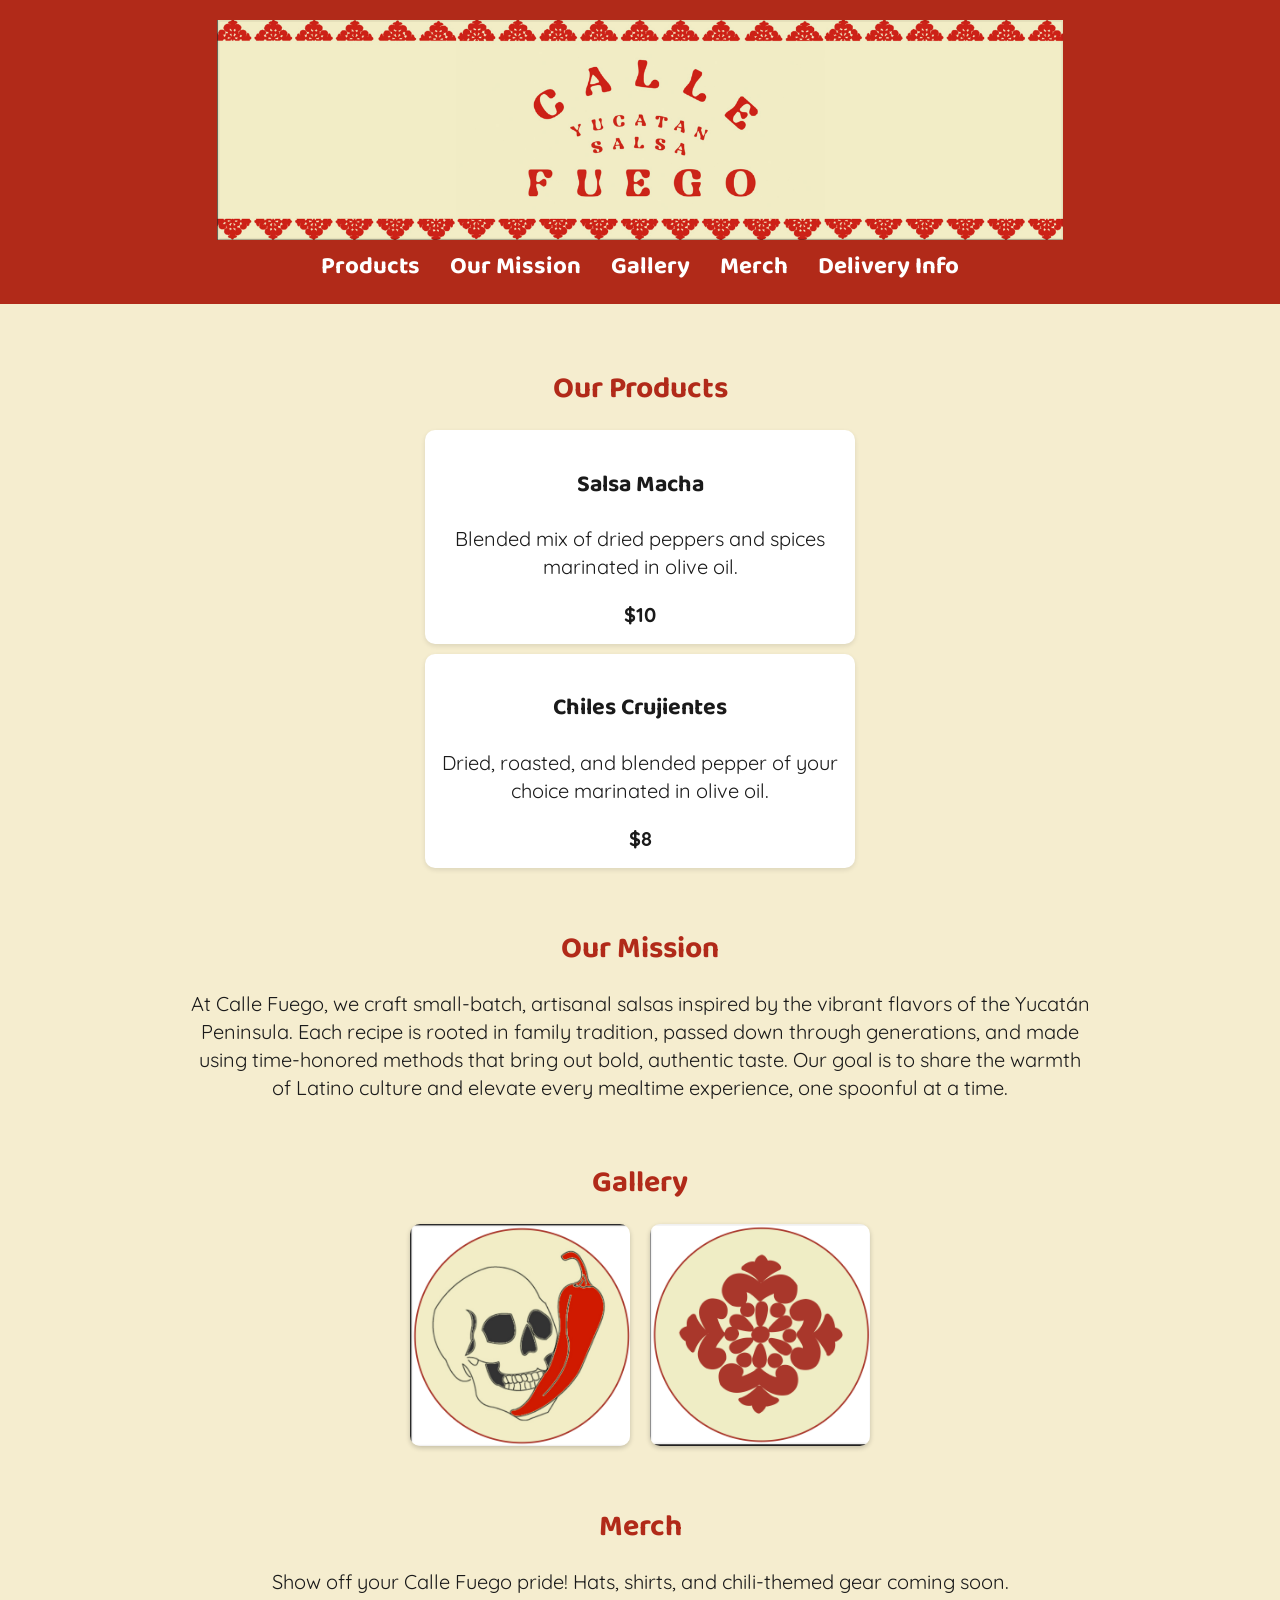
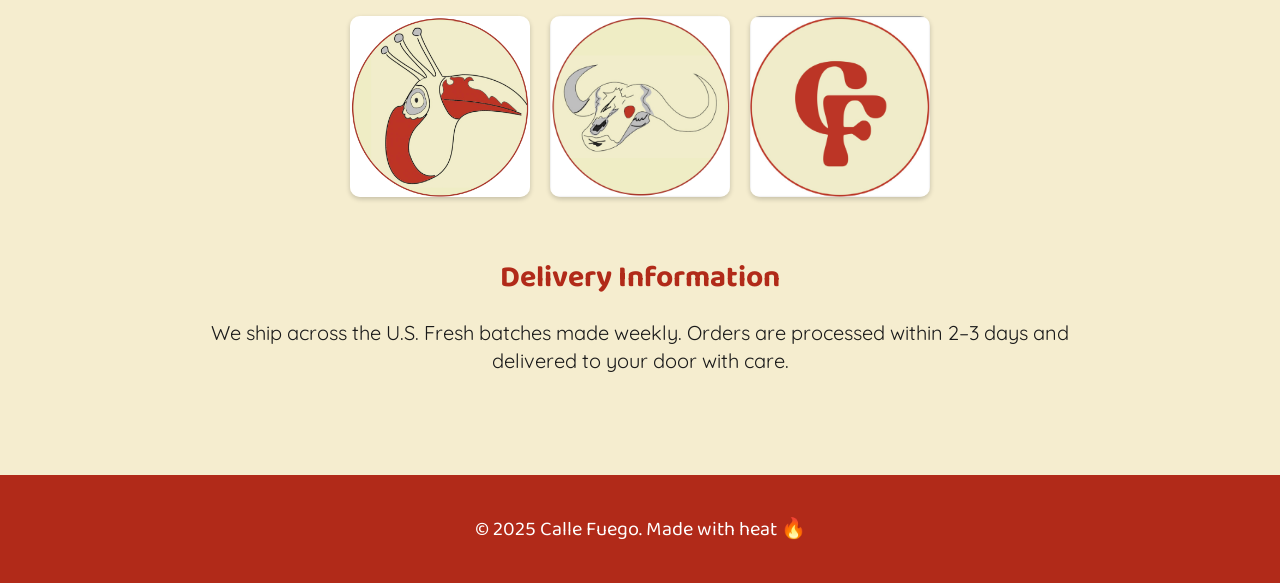
==== index.html @ 1815b4d0 "updated body font and" ====
<!-- <!DOCTYPE html>
<html lang="en">
<head>
  <meta charset="UTF-8" />
  <meta name="viewport" content="width=device-width, initial-scale=1.0" />
  <title>Calle Fuego</title>
  <link rel="stylesheet" href="style.css" />
</head>
<body>
  <header>
    <div class="logo">
      <img src="images/logolong.png" alt="Calle Fuego" />
    </div>
    <nav>
      <ul>
        <li><a href="#products">Products</a></li>
        <li><a href="#mission">Our Mission</a></li>
        <li><a href="#gallery">Gallery</a></li>
        <li><a href="#delivery">Delivery Info</a></li>
      </ul>
    </nav>
  </header>

  <main>
    <section id="products">
      <h2>Our Products</h2>
      <div id="product-list"></div>
    </section>

    <section id="mission">
      <h2>Our Mission</h2>
      <p>Calle Fuego brings bold, fiery flavors to your table while celebrating culture, spice, and soul.</p>
    </section>

    <section id="gallery">
      <h2>Gallery</h2>
      <div class="gallery-grid">
        <img src="images/calaca.png" alt="Gallery 1" />
        <img src="images/design.png" alt="Gallery 2" />
      </div>
    </section>

    <section id="delivery">
      <h2>Delivery Information</h2>
      <p>We ship across the U.S. Fresh batches made weekly. Orders processed within 2–3 days.</p>
    </section>
  </main>

  <footer>
    <p>© 2025 Calle Fuego. Made with heat.</p>
  </footer>

  <script src="script.js"></script>
</body>
</html>

 -->


<!DOCTYPE html>
<html lang="en">
<head>
  <meta charset="UTF-8" />
  <meta name="viewport" content="width=device-width, initial-scale=1.0" />
  <title>Calle Fuego</title>
  <link rel="stylesheet" href="styles.css" />
  <link href="https://fonts.googleapis.com/css2?family=Baloo+2:wght@600&family=Quicksand:wght@400;500&display=swap" rel="stylesheet">

</head>
<body>
  <header>
    <div class="logo">
      <img src="images/logolong.png" alt="Calle Fuego Logo" />
    </div>
    <nav>
      <ul>
        <li><a href="#products">Products</a></li>
        <li><a href="#mission">Our Mission</a></li>
        <li><a href="#gallery">Gallery</a></li>
        <li><a href="#merch">Merch</a></li>
        <li><a href="#delivery">Delivery Info</a></li>
      </ul>
    </nav>
  </header>

  <main>
    <section id="products">
      <h2>Our Products</h2>
      <div id="product-list"></div>
    </section>

    <section id="mission">
      <h2>Our Mission</h2>
      <p>
        At Calle Fuego, we craft small-batch, artisanal salsas inspired by the vibrant flavors of the Yucatán Peninsula. 
        Each recipe is rooted in family tradition, passed down through generations, and made using time-honored methods that bring out bold, authentic taste. 
        Our goal is to share the warmth of Latino culture and elevate every mealtime experience, one spoonful at a time.
      </p>
    </section>

    <section id="gallery">
      <h2>Gallery</h2>
      <div class="gallery-grid">
        <img src="images/calaca.png" alt="Gallery 1" />
        <img src="images/design.png" alt="Gallery 2" />
      </div>
    </section>

    <section id="merch">
        <h2>Merch</h2>
        <p>Show off your Calle Fuego pride! Hats, shirts, and chili-themed gear coming soon.</p>
        <div class="merch-gallery">
          <img src="images/tucan.png" alt="Sample Merch 1" />
          <img src="images/toro.png" alt="Sample Merch 2" />
          <img src="images/CF.png" alt="Sample Merch 3" />
        </div>
      </section>

    <section id="delivery">
      <h2>Delivery Information</h2>
      <p>
        We ship across the U.S. Fresh batches made weekly.
        Orders are processed within 2–3 days and delivered to your door with care.
      </p>
    </section>
  </main>

  <footer>
    <p>© 2025 Calle Fuego. Made with heat 🔥</p>
  </footer>

  <script src="script.js"></script>
</body>
</html>
---- styles.css ----
/* :root {
    --beige: #f5edcf;
    --red: #b12a19;
    --black: #1a1a1a;
  }
  
  body {
    margin: 0;
    font-family: 'Helvetica Neue', sans-serif;
    background-color: var(--beige);
    color: var(--black);
  }
  
  header {
    display: flex;
    justify-content: space-between;
    align-items: center;
    background-color: var(--red);
    padding: 10px 20px;
    color: white;
  }
  
  .logo img {
    height: 60px;
  }
  
  nav ul {
    list-style: none;
    display: flex;
    gap: 20px;
  }
  
  nav a {
    color: white;
    text-decoration: none;
    font-weight: bold;
  }
  
  main {
    padding: 20px;
  }
  
  section {
    margin-bottom: 50px;
  }
  
  .gallery-grid {
    display: flex;
    gap: 20px;
  }
  
  .gallery-grid img {
    width: 200px;
    border-radius: 10px;
  }
  
  footer {
    background-color: var(--red);
    color: white;
    text-align: center;
    padding: 15px;
  }
 */





  :root {
    --beige: #f5edcf; /* Brand beige */
    --red: #b12a19;   /* Brand red */
    --black: #1a1a1a;
  }
  
  body {
    margin: 0;
    font-family: 'Quicksand', sans-serif;
    background-color: var(--beige);
    color: var(--black);
    text-align: center;
    font-size: 20px;
    line-height: 1.4;
  }
  
  h1, h2, h3, nav a, footer {
    font-family: 'Baloo 2', cursive;
  }
  
  header {
    display: flex;
    flex-direction: column; /* Stack logo over navigation */
    align-items: center;    /* Center everything */
    background-color: var(--red);
    padding: 20px;
    color: white;
  }
  
  .logo img {
    height: 220px;     /* Adjust this number to make it smaller or larger */
    width: auto;      /* Keeps aspect ratio correct */
    display: block;   /* Makes it behave nicely */
    margin: 0 auto 10px; /* Center logo & add small bottom spacing */
  }  
  
  nav ul {
    list-style: none;
    display: flex;
    gap: 30px;
    padding: 0;
    margin: 0;
  }
  
  nav a {
    color: white;
    text-decoration: none;
    font-weight: bold;
    font-size: 24px;
  }
  
  nav a:hover {
    text-decoration: underline;
  }
  
  /* ===== Main Content ===== */
  main {
    padding: 40px 20px;
    max-width: 900px;
    margin: 0 auto;
    text-align: center;
  }
  
  section {
    margin-bottom: 60px;
  }
  
  section h2 {
    margin-bottom: 20px;
    color: var(--red);
  }
  
  /* ===== Products ===== */
  #product-list div {
    background: white;
    border-radius: 10px;
    padding: 15px;
    margin: 10px auto;
    max-width: 400px;
    box-shadow: 0 2px 5px rgba(0,0,0,0.1);
    transition: transform 0.2s ease, box-shadow 0.2s ease;
  }
  
  #product-list div:hover {
    transform: translateY(-3px);
    box-shadow: 0 5px 10px rgba(0,0,0,0.2);
  }
  
  /* ===== Gallery ===== */
  .gallery-grid {
    display: flex;
    justify-content: center;
    gap: 20px;
    flex-wrap: wrap;
  }
  
  .gallery-grid img {
    width: 220px;
    border-radius: 10px;
    box-shadow: 0 2px 5px rgba(0,0,0,0.2);
    transition: transform 0.2s ease;
  }
  
  .gallery-grid img:hover {
    transform: scale(1.05);
  }

  /* ===== Merch Section ===== */
#merch {
    margin-bottom: 60px;
  }
  
  .merch-gallery {
    display: flex;
    justify-content: center;
    gap: 20px;
    flex-wrap: wrap;
    margin-top: 20px;
  }
  
  .merch-gallery img {
    width: 180px;
    border-radius: 10px;
    box-shadow: 0 2px 5px rgba(0,0,0,0.2);
    transition: transform 0.2s ease;
  }
  
  .merch-gallery img:hover {
    transform: scale(1.05);
  }
  
  /* ===== Footer ===== */
  footer {
    background-color: var(--red);
    color: white;
    text-align: center;
    padding: 20px;
  }
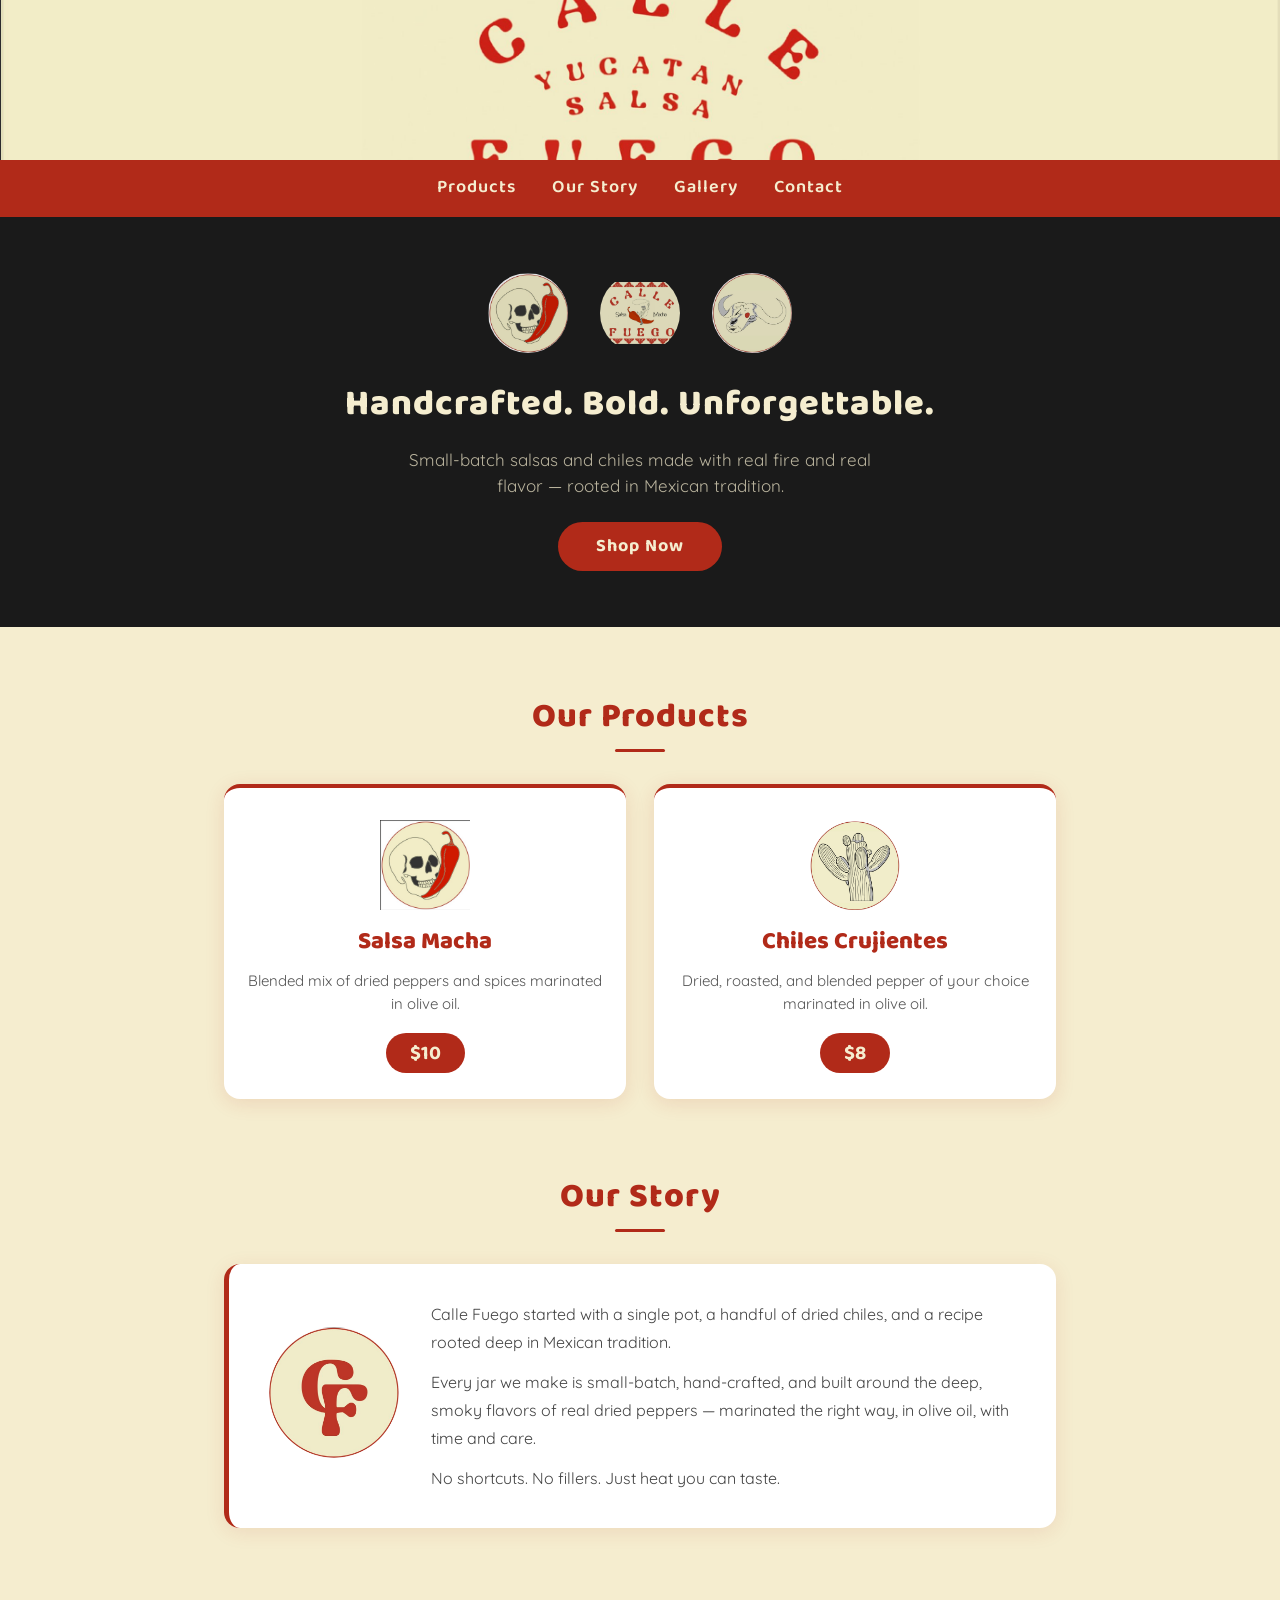
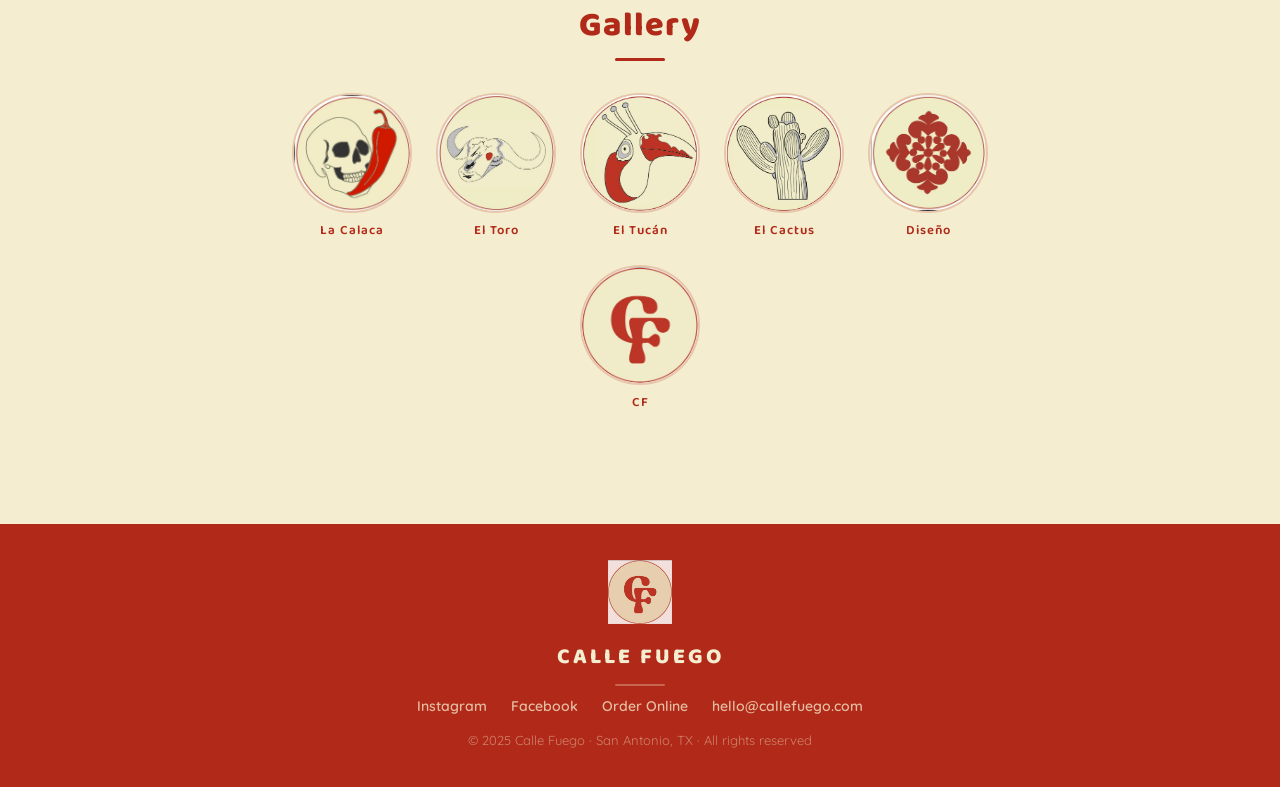
==== commit 29ffa9c6: "update index with new design" ====
--- a/index.html
+++ b/index.html
@@ -1,135 +1,328 @@
-
-<!-- <!DOCTYPE html>
-<html lang="en">
-<head>
-  <meta charset="UTF-8" />
-  <meta name="viewport" content="width=device-width, initial-scale=1.0" />
-  <title>Calle Fuego</title>
-  <link rel="stylesheet" href="style.css" />
-</head>
-<body>
-  <header>
-    <div class="logo">
-      <img src="images/logolong.png" alt="Calle Fuego" />
-    </div>
-    <nav>
-      <ul>
-        <li><a href="#products">Products</a></li>
-        <li><a href="#mission">Our Mission</a></li>
-        <li><a href="#gallery">Gallery</a></li>
-        <li><a href="#delivery">Delivery Info</a></li>
-      </ul>
-    </nav>
-  </header>
-
-  <main>
-    <section id="products">
-      <h2>Our Products</h2>
-      <div id="product-list"></div>
-    </section>
-
-    <section id="mission">
-      <h2>Our Mission</h2>
-      <p>Calle Fuego brings bold, fiery flavors to your table while celebrating culture, spice, and soul.</p>
-    </section>
-
-    <section id="gallery">
-      <h2>Gallery</h2>
-      <div class="gallery-grid">
-        <img src="images/calaca.png" alt="Gallery 1" />
-        <img src="images/design.png" alt="Gallery 2" />
-      </div>
-    </section>
-
-    <section id="delivery">
-      <h2>Delivery Information</h2>
-      <p>We ship across the U.S. Fresh batches made weekly. Orders processed within 2–3 days.</p>
-    </section>
-  </main>
-
-  <footer>
-    <p>© 2025 Calle Fuego. Made with heat.</p>
-  </footer>
-
-  <script src="script.js"></script>
-</body>
-</html>
-
- -->
-
-
 <!DOCTYPE html>
 <html lang="en">
 <head>
-  <meta charset="UTF-8" />
-  <meta name="viewport" content="width=device-width, initial-scale=1.0" />
-  <title>Calle Fuego</title>
-  <link rel="stylesheet" href="styles.css" />
-  <link href="https://fonts.googleapis.com/css2?family=Baloo+2:wght@600&family=Quicksand:wght@400;500&display=swap" rel="stylesheet">
-
+<meta charset="UTF-8"/>
+<meta name="viewport" content="width=device-width, initial-scale=1.0"/>
+<title>Calle Fuego</title>
+<link href="https://fonts.googleapis.com/css2?family=Baloo+2:wght@400;600;800&family=Quicksand:wght@400;500;600&display=swap" rel="stylesheet"/>
+<style>
+*, *::before, *::after { box-sizing: border-box; margin: 0; padding: 0; }
+:root {
+  --beige: #f5edcf;
+  --red: #b12a19;
+  --red-dark: #8a1e10;
+  --red-light: #e03520;
+  --black: #1a1a1a;
+  --white: #fff;
+}
+body {
+  font-family: 'Quicksand', sans-serif;
+  background-color: var(--beige);
+  color: var(--black);
+  font-size: 18px;
+  line-height: 1.5;
+  overflow-x: hidden;
+}
+h1, h2, h3, nav a { font-family: 'Baloo 2', cursive; }
+
+/* HEADER */
+header {
+  background: var(--beige);
+  border-bottom: 4px solid var(--red);
+  display: flex;
+  flex-direction: column;
+  align-items: center;
+  padding: 0;
+  position: relative;
+}
+.header-logo {
+  width: 100%;
+  max-height: 160px;
+  object-fit: cover;
+  object-position: center;
+  display: block;
+}
+nav {
+  background: var(--red);
+  width: 100%;
+  display: flex;
+  justify-content: center;
+  padding: 12px 0;
+}
+nav ul { list-style: none; display: flex; gap: 36px; flex-wrap: wrap; justify-content: center; }
+nav a {
+  color: var(--beige);
+  text-decoration: none;
+  font-size: 18px;
+  font-weight: 600;
+  letter-spacing: 1px;
+  padding: 4px 0;
+  border-bottom: 2px solid transparent;
+  transition: border-color 0.2s;
+}
+nav a:hover { border-bottom-color: var(--beige); }
+
+/* HERO */
+.hero {
+  background: var(--black);
+  color: var(--beige);
+  text-align: center;
+  padding: 56px 24px;
+  display: flex;
+  flex-direction: column;
+  align-items: center;
+  gap: 16px;
+  position: relative;
+  overflow: hidden;
+}
+.hero-icons {
+  display: flex;
+  gap: 32px;
+  justify-content: center;
+  margin-bottom: 8px;
+}
+.hero-icons img {
+  width: 80px;
+  height: 80px;
+  object-fit: contain;
+  border-radius: 50%;
+  opacity: 0.9;
+  transition: transform 0.2s;
+}
+.hero-icons img:hover { transform: scale(1.1) rotate(-5deg); }
+.hero h2 {
+  font-size: 36px;
+  font-weight: 800;
+  color: var(--beige);
+  letter-spacing: 1px;
+}
+.hero p {
+  font-size: 17px;
+  color: rgba(245,237,207,0.72);
+  max-width: 500px;
+}
+.cta-btn {
+  display: inline-block;
+  background: var(--red);
+  color: var(--beige);
+  font-family: 'Baloo 2', cursive;
+  font-size: 18px;
+  font-weight: 700;
+  padding: 11px 38px;
+  border-radius: 50px;
+  text-decoration: none;
+  letter-spacing: 1px;
+  margin-top: 8px;
+  transition: background 0.2s, transform 0.15s;
+}
+.cta-btn:hover { background: var(--red-light); transform: translateY(-2px); }
+
+/* MAIN */
+main { max-width: 880px; margin: 0 auto; padding: 64px 24px 40px; }
+section { margin-bottom: 72px; }
+.section-title {
+  font-family: 'Baloo 2', cursive;
+  font-size: 34px;
+  font-weight: 800;
+  color: var(--red);
+  text-align: center;
+  letter-spacing: 1px;
+  margin-bottom: 32px;
+  position: relative;
+}
+.section-title::after {
+  content: '';
+  display: block;
+  width: 50px;
+  height: 3px;
+  background: var(--red);
+  border-radius: 2px;
+  margin: 7px auto 0;
+}
+
+/* PRODUCTS */
+#product-list {
+  display: grid;
+  grid-template-columns: repeat(auto-fit, minmax(240px, 1fr));
+  gap: 28px;
+}
+.product-card {
+  background: var(--white);
+  border-radius: 16px;
+  padding: 32px 24px 26px;
+  text-align: center;
+  border-top: 4px solid var(--red);
+  box-shadow: 0 4px 20px rgba(177,42,25,0.12);
+  transition: transform 0.2s, box-shadow 0.2s;
+}
+.product-card:hover { transform: translateY(-5px); box-shadow: 0 10px 30px rgba(177,42,25,0.2); }
+.product-card .product-icon {
+  width: 90px; height: 90px;
+  object-fit: contain;
+  margin: 0 auto 14px;
+  display: block;
+}
+.product-card h3 {
+  font-size: 24px;
+  font-weight: 800;
+  color: var(--red);
+  margin-bottom: 10px;
+}
+.product-card p { font-size: 15px; color: #555; margin-bottom: 18px; line-height: 1.5; }
+.product-price {
+  display: inline-block;
+  background: var(--red);
+  color: var(--beige);
+  font-family: 'Baloo 2', cursive;
+  font-size: 20px;
+  font-weight: 700;
+  padding: 5px 24px;
+  border-radius: 50px;
+}
+
+/* ABOUT */
+.about-block {
+  background: var(--white);
+  border-radius: 16px;
+  padding: 36px 40px;
+  box-shadow: 0 4px 20px rgba(177,42,25,0.1);
+  border-left: 5px solid var(--red);
+  display: flex;
+  gap: 32px;
+  align-items: center;
+}
+.about-illustration { width: 130px; flex-shrink: 0; }
+.about-illustration img { width: 100%; border-radius: 50%; }
+.about-text { font-size: 16px; color: #444; line-height: 1.75; }
+.about-text p { margin-bottom: 12px; }
+.about-text p:last-child { margin-bottom: 0; }
+
+/* GALLERY — icons grid */
+.icons-grid {
+  display: flex;
+  justify-content: center;
+  flex-wrap: wrap;
+  gap: 24px;
+}
+.icon-item {
+  display: flex;
+  flex-direction: column;
+  align-items: center;
+  gap: 8px;
+}
+.icon-item img {
+  width: 120px;
+  height: 120px;
+  object-fit: contain;
+  border-radius: 50%;
+  border: 2px solid rgba(177,42,25,0.2);
+  background: var(--beige);
+  transition: transform 0.2s, box-shadow 0.2s;
+}
+.icon-item img:hover { transform: scale(1.08) rotate(-3deg); box-shadow: 0 6px 20px rgba(177,42,25,0.25); }
+.icon-label { font-family: 'Baloo 2', cursive; font-size: 13px; color: var(--red); font-weight: 600; letter-spacing: 1px; }
+
+/* FOOTER */
+footer {
+  background: var(--red);
+  color: var(--beige);
+  text-align: center;
+  padding: 36px 24px;
+}
+.footer-cf { width: 64px; margin: 0 auto 10px; opacity: 0.85; }
+.footer-brand { font-family: 'Baloo 2', cursive; font-size: 22px; font-weight: 800; letter-spacing: 3px; text-transform: uppercase; margin-bottom: 4px; }
+.footer-divider { width: 50px; height: 2px; background: rgba(245,237,207,0.3); border-radius: 2px; margin: 10px auto; }
+.footer-links { display: flex; justify-content: center; gap: 24px; margin-bottom: 14px; flex-wrap: wrap; }
+.footer-links a { color: rgba(245,237,207,0.75); text-decoration: none; font-family: 'Quicksand', sans-serif; font-size: 14px; font-weight: 600; transition: color 0.2s; }
+.footer-links a:hover { color: #fff; }
+.footer-copy { font-family: 'Quicksand', sans-serif; font-size: 13px; color: rgba(245,237,207,0.45); }
+</style>
 </head>
 <body>
-  <header>
-    <div class="logo">
-      <img src="images/logolong.png" alt="Calle Fuego Logo" />
+
+<header>
+  <img class="header-logo" src="[data-uri]" alt="Calle Fuego — Yucatan Salsa"/>
+  <nav>
+    <ul>
+      <li><a href="#products">Products</a></li>
+      <li><a href="#about">Our Story</a></li>
+      <li><a href="#gallery">Gallery</a></li>
+      <li><a href="#contact">Contact</a></li>
+    </ul>
+  </nav>
+</header>
+
+<div class="hero">
+  <div class="hero-icons">
+    <img src="[data-uri]" alt="Calaca"/>
+    <img src="[data-uri]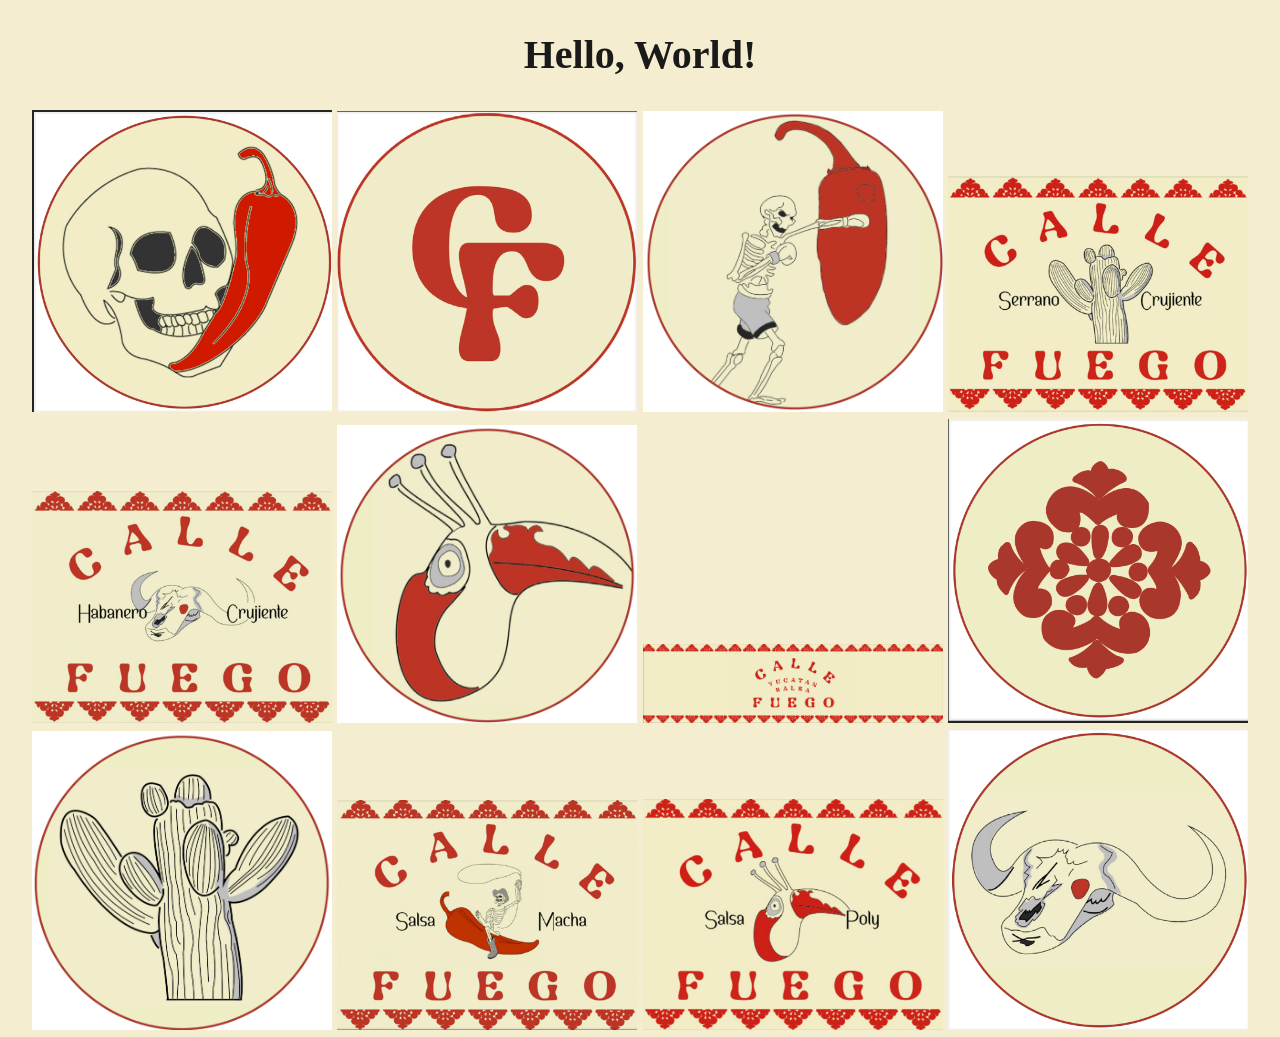
==== commit a014702b: "update main index file with new design" ====
--- a/index.html
+++ b/index.html
@@ -1,328 +1,25 @@
 <!DOCTYPE html>
 <html lang="en">
 <head>
-<meta charset="UTF-8"/>
-<meta name="viewport" content="width=device-width, initial-scale=1.0"/>
-<title>Calle Fuego</title>
-<link href="https://fonts.googleapis.com/css2?family=Baloo+2:wght@400;600;800&family=Quicksand:wght@400;500;600&display=swap" rel="stylesheet"/>
-<style>
-*, *::before, *::after { box-sizing: border-box; margin: 0; padding: 0; }
-:root {
-  --beige: #f5edcf;
-  --red: #b12a19;
-  --red-dark: #8a1e10;
-  --red-light: #e03520;
-  --black: #1a1a1a;
-  --white: #fff;
-}
-body {
-  font-family: 'Quicksand', sans-serif;
-  background-color: var(--beige);
-  color: var(--black);
-  font-size: 18px;
-  line-height: 1.5;
-  overflow-x: hidden;
-}
-h1, h2, h3, nav a { font-family: 'Baloo 2', cursive; }
-
-/* HEADER */
-header {
-  background: var(--beige);
-  border-bottom: 4px solid var(--red);
-  display: flex;
-  flex-direction: column;
-  align-items: center;
-  padding: 0;
-  position: relative;
-}
-.header-logo {
-  width: 100%;
-  max-height: 160px;
-  object-fit: cover;
-  object-position: center;
-  display: block;
-}
-nav {
-  background: var(--red);
-  width: 100%;
-  display: flex;
-  justify-content: center;
-  padding: 12px 0;
-}
-nav ul { list-style: none; display: flex; gap: 36px; flex-wrap: wrap; justify-content: center; }
-nav a {
-  color: var(--beige);
-  text-decoration: none;
-  font-size: 18px;
-  font-weight: 600;
-  letter-spacing: 1px;
-  padding: 4px 0;
-  border-bottom: 2px solid transparent;
-  transition: border-color 0.2s;
-}
-nav a:hover { border-bottom-color: var(--beige); }
-
-/* HERO */
-.hero {
-  background: var(--black);
-  color: var(--beige);
-  text-align: center;
-  padding: 56px 24px;
-  display: flex;
-  flex-direction: column;
-  align-items: center;
-  gap: 16px;
-  position: relative;
-  overflow: hidden;
-}
-.hero-icons {
-  display: flex;
-  gap: 32px;
-  justify-content: center;
-  margin-bottom: 8px;
-}
-.hero-icons img {
-  width: 80px;
-  height: 80px;
-  object-fit: contain;
-  border-radius: 50%;
-  opacity: 0.9;
-  transition: transform 0.2s;
-}
-.hero-icons img:hover { transform: scale(1.1) rotate(-5deg); }
-.hero h2 {
-  font-size: 36px;
-  font-weight: 800;
-  color: var(--beige);
-  letter-spacing: 1px;
-}
-.hero p {
-  font-size: 17px;
-  color: rgba(245,237,207,0.72);
-  max-width: 500px;
-}
-.cta-btn {
-  display: inline-block;
-  background: var(--red);
-  color: var(--beige);
-  font-family: 'Baloo 2', cursive;
-  font-size: 18px;
-  font-weight: 700;
-  padding: 11px 38px;
-  border-radius: 50px;
-  text-decoration: none;
-  letter-spacing: 1px;
-  margin-top: 8px;
-  transition: background 0.2s, transform 0.15s;
-}
-.cta-btn:hover { background: var(--red-light); transform: translateY(-2px); }
-
-/* MAIN */
-main { max-width: 880px; margin: 0 auto; padding: 64px 24px 40px; }
-section { margin-bottom: 72px; }
-.section-title {
-  font-family: 'Baloo 2', cursive;
-  font-size: 34px;
-  font-weight: 800;
-  color: var(--red);
-  text-align: center;
-  letter-spacing: 1px;
-  margin-bottom: 32px;
-  position: relative;
-}
-.section-title::after {
-  content: '';
-  display: block;
-  width: 50px;
-  height: 3px;
-  background: var(--red);
-  border-radius: 2px;
-  margin: 7px auto 0;
-}
-
-/* PRODUCTS */
-#product-list {
-  display: grid;
-  grid-template-columns: repeat(auto-fit, minmax(240px, 1fr));
-  gap: 28px;
-}
-.product-card {
-  background: var(--white);
-  border-radius: 16px;
-  padding: 32px 24px 26px;
-  text-align: center;
-  border-top: 4px solid var(--red);
-  box-shadow: 0 4px 20px rgba(177,42,25,0.12);
-  transition: transform 0.2s, box-shadow 0.2s;
-}
-.product-card:hover { transform: translateY(-5px); box-shadow: 0 10px 30px rgba(177,42,25,0.2); }
-.product-card .product-icon {
-  width: 90px; height: 90px;
-  object-fit: contain;
-  margin: 0 auto 14px;
-  display: block;
-}
-.product-card h3 {
-  font-size: 24px;
-  font-weight: 800;
-  color: var(--red);
-  margin-bottom: 10px;
-}
-.product-card p { font-size: 15px; color: #555; margin-bottom: 18px; line-height: 1.5; }
-.product-price {
-  display: inline-block;
-  background: var(--red);
-  color: var(--beige);
-  font-family: 'Baloo 2', cursive;
-  font-size: 20px;
-  font-weight: 700;
-  padding: 5px 24px;
-  border-radius: 50px;
-}
-
-/* ABOUT */
-.about-block {
-  background: var(--white);
-  border-radius: 16px;
-  padding: 36px 40px;
-  box-shadow: 0 4px 20px rgba(177,42,25,0.1);
-  border-left: 5px solid var(--red);
-  display: flex;
-  gap: 32px;
-  align-items: center;
-}
-.about-illustration { width: 130px; flex-shrink: 0; }
-.about-illustration img { width: 100%; border-radius: 50%; }
-.about-text { font-size: 16px; color: #444; line-height: 1.75; }
-.about-text p { margin-bottom: 12px; }
-.about-text p:last-child { margin-bottom: 0; }
-
-/* GALLERY — icons grid */
-.icons-grid {
-  display: flex;
-  justify-content: center;
-  flex-wrap: wrap;
-  gap: 24px;
-}
-.icon-item {
-  display: flex;
-  flex-direction: column;
-  align-items: center;
-  gap: 8px;
-}
-.icon-item img {
-  width: 120px;
-  height: 120px;
-  object-fit: contain;
-  border-radius: 50%;
-  border: 2px solid rgba(177,42,25,0.2);
-  background: var(--beige);
-  transition: transform 0.2s, box-shadow 0.2s;
-}
-.icon-item img:hover { transform: scale(1.08) rotate(-3deg); box-shadow: 0 6px 20px rgba(177,42,25,0.25); }
-.icon-label { font-family: 'Baloo 2', cursive; font-size: 13px; color: var(--red); font-weight: 600; letter-spacing: 1px; }
-
-/* FOOTER */
-footer {
-  background: var(--red);
-  color: var(--beige);
-  text-align: center;
-  padding: 36px 24px;
-}
-.footer-cf { width: 64px; margin: 0 auto 10px; opacity: 0.85; }
-.footer-brand { font-family: 'Baloo 2', cursive; font-size: 22px; font-weight: 800; letter-spacing: 3px; text-transform: uppercase; margin-bottom: 4px; }
-.footer-divider { width: 50px; height: 2px; background: rgba(245,237,207,0.3); border-radius: 2px; margin: 10px auto; }
-.footer-links { display: flex; justify-content: center; gap: 24px; margin-bottom: 14px; flex-wrap: wrap; }
-.footer-links a { color: rgba(245,237,207,0.75); text-decoration: none; font-family: 'Quicksand', sans-serif; font-size: 14px; font-weight: 600; transition: color 0.2s; }
-.footer-links a:hover { color: #fff; }
-.footer-copy { font-family: 'Quicksand', sans-serif; font-size: 13px; color: rgba(245,237,207,0.45); }
-</style>
+    <meta charset="UTF-8">
+    <meta name="viewport" content="width=device-width, initial-scale=1.0">
+    <title>My Website</title>
+    <link rel="stylesheet" href="styles.css">
 </head>
 <body>
-
-<header>
-  <img class="header-logo" src="[data-uri]" alt="Calle Fuego — Yucatan Salsa"/>
-  <nav>
-    <ul>
-      <li><a href="#products">Products</a></li>
-      <li><a href="#about">Our Story</a></li>
-      <li><a href="#gallery">Gallery</a></li>
-      <li><a href="#contact">Contact</a></li>
-    </ul>
-  </nav>
-</header>
-
-<div class="hero">
-  <div class="hero-icons">
-    <img src="[data-uri]" alt="Calaca"/>
-    <img src="[data-uri]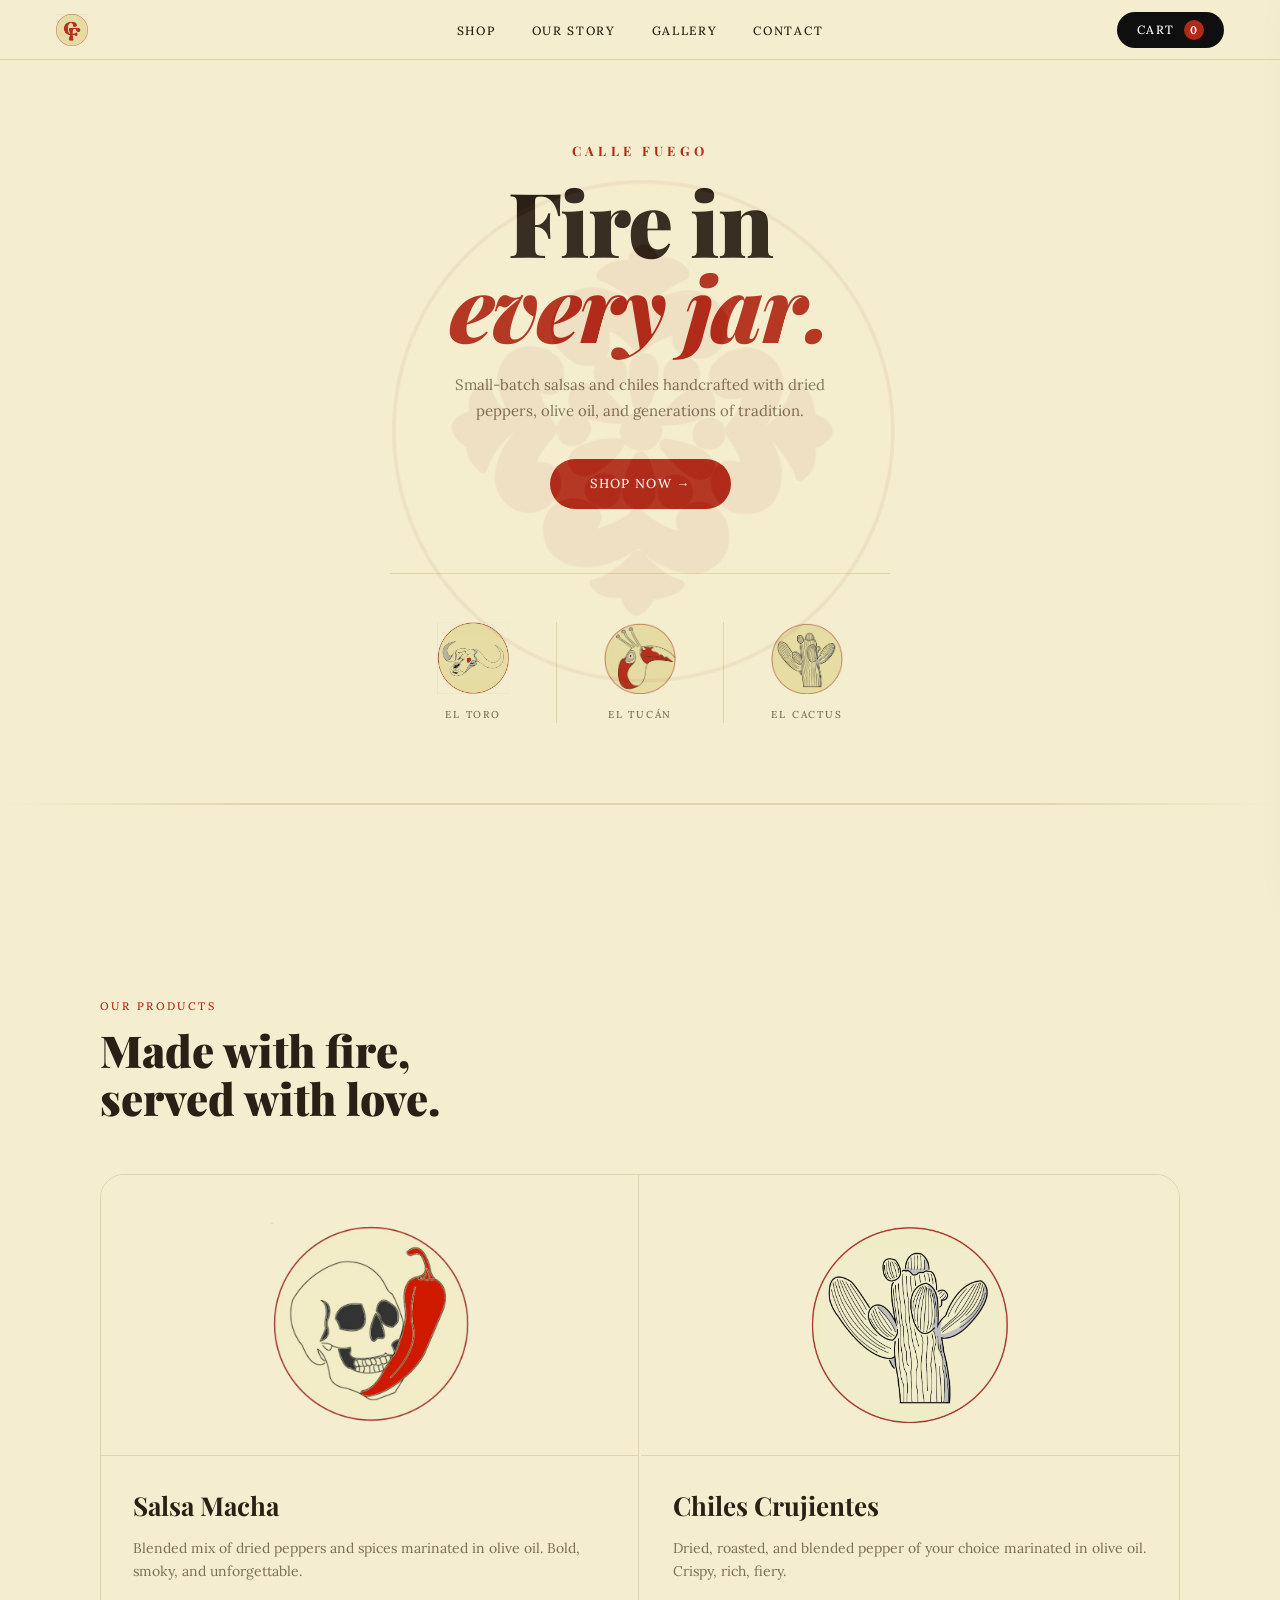
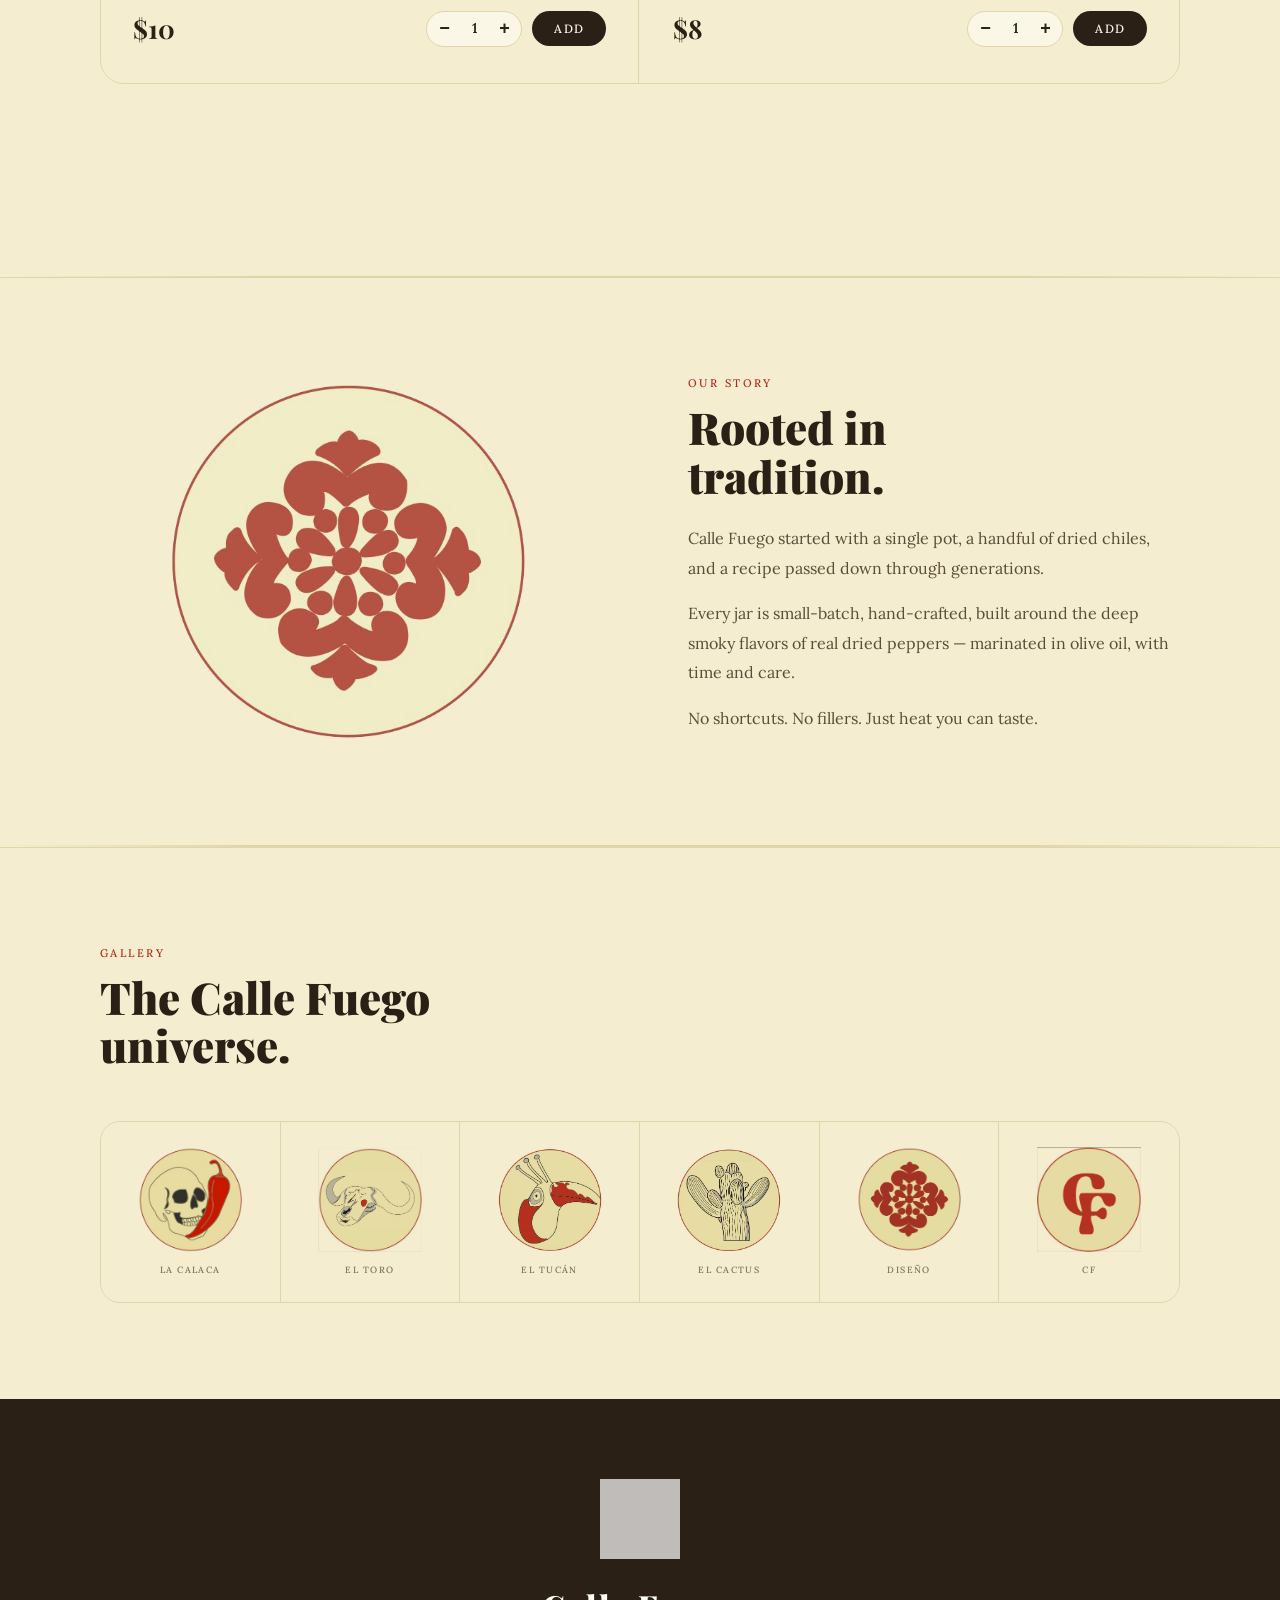
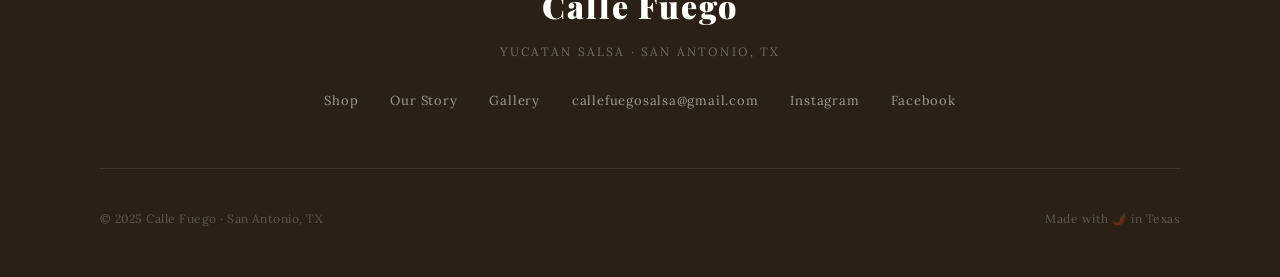
==== commit 62d9a911: "replace index with working file" ====
--- a/index.html
+++ b/index.html
@@ -1,25 +1,617 @@
 <!DOCTYPE html>
 <html lang="en">
 <head>
-    <meta charset="UTF-8">
-    <meta name="viewport" content="width=device-width, initial-scale=1.0">
-    <title>My Website</title>
-    <link rel="stylesheet" href="styles.css">
+<meta charset="UTF-8"/>
+<meta name="viewport" content="width=device-width, initial-scale=1.0"/>
+<title>Calle Fuego — Yucatan Salsa</title>
+<link href="https://fonts.googleapis.com/css2?family=Playfair+Display:ital,wght@0,700;0,900;1,700&family=Lora:ital,wght@0,400;0,500;1,400&display=swap" rel="stylesheet"/>
+<style>
+*, *::before, *::after { box-sizing: border-box; margin: 0; padding: 0; }
+:root {
+  --beige: #f5edcf;
+  --beige-mid: #ede4c0;
+  --beige-dark: #e0d5a8;
+  --red: #b12a19;
+  --red-hover: #d93220;
+  --black: #0f0f0f;
+  --ink: #2a2015;
+  --gray: #7a6e58;
+  --white: #fffef9;
+}
+html { scroll-behavior: smooth; }
+body {
+  font-family: 'Lora', serif;
+  background: var(--beige);
+  color: var(--ink);
+  font-size: 16px;
+  line-height: 1.7;
+  overflow-x: hidden;
+}
+img { border: none !important; outline: none !important; box-shadow: none !important; }
+
+nav {
+  position: sticky; top: 0; z-index: 90;
+  background: var(--beige); border-bottom: 1.5px solid var(--beige-dark);
+  display: flex; align-items: center; justify-content: space-between;
+  padding: 0 56px; height: 60px; transition: box-shadow 0.3s;
+}
+nav.scrolled { box-shadow: 0 2px 20px rgba(15,15,15,0.08); backdrop-filter: blur(8px); }
+.nav-logo { height: 32px; width: auto; mix-blend-mode: multiply; }
+.nav-links {
+  display: flex; gap: 36px; list-style: none;
+  position: absolute; left: 50%; transform: translateX(-50%);
+}
+.nav-links a {
+  font-family: 'Lora', serif; font-size: 12px; font-weight: 500;
+  letter-spacing: 0.14em; text-transform: uppercase; color: var(--ink);
+  text-decoration: none; transition: color 0.2s;
+}
+.nav-links a:hover { color: var(--red); }
+.cart-btn {
+  display: flex; align-items: center; gap: 10px;
+  background: var(--black); color: var(--white); border: none; border-radius: 100px;
+  padding: 8px 20px; font-family: 'Lora', serif; font-size: 12px; font-weight: 500;
+  letter-spacing: 0.1em; text-transform: uppercase; cursor: pointer; transition: background 0.2s;
+}
+.cart-btn:hover { background: var(--red); }
+.cart-badge {
+  background: var(--red); color: var(--white); border-radius: 50%;
+  width: 20px; height: 20px; font-size: 11px; font-weight: 700;
+  display: flex; align-items: center; justify-content: center; transition: background 0.2s;
+}
+.cart-btn:hover .cart-badge { background: var(--white); color: var(--red); }
+
+.hero {
+  background: var(--beige); padding: 80px 56px 80px;
+  display: flex; flex-direction: column; align-items: center; text-align: center;
+  position: relative; overflow: hidden;
+}
+.hero::before {
+  content: ''; position: absolute; left: 50%; top: 50%;
+  transform: translate(-50%,-50%); width: 520px; height: 520px;
+  background: url('[data-uri]') center/contain no-repeat;
+  opacity: 0.07; pointer-events: none;
+}
+/* BRAND NAME — title */
+.hero-brand {
+  font-family: 'Playfair Display', serif;
+  font-size: 13px;
+  font-weight: 700;
+  letter-spacing: 0.32em;
+  text-transform: uppercase;
+  color: var(--red);
+  margin-bottom: 16px;
+}
+/* HEADLINE — subtitle style under brand */
+.hero-headline {
+  font-family: 'Playfair Display', serif;
+  font-size: clamp(48px, 7vw, 96px); font-weight: 900;
+  line-height: 0.95; color: var(--ink); margin-bottom: 24px; letter-spacing: -0.02em;
+}
+.hero-headline em { font-style: italic; color: var(--red); }
+.hero-sub {
+  font-size: 15px; color: var(--gray); max-width: 400px; margin-bottom: 36px; line-height: 1.7;
+}
+.hero-cta {
+  display: inline-flex; align-items: center; gap: 10px;
+  background: var(--red); color: var(--white); text-decoration: none;
+  padding: 14px 40px; border-radius: 100px; font-family: 'Lora', serif;
+  font-size: 13px; font-weight: 500; letter-spacing: 0.1em; text-transform: uppercase;
+  transition: background 0.2s, transform 0.15s; border: none; cursor: pointer;
+}
+.hero-cta:hover { background: var(--red-hover); transform: translateY(-2px); }
+.hero-trio {
+  display: flex; justify-content: center; align-items: flex-end;
+  margin-top: 64px; width: 100%; max-width: 500px;
+  border-top: 1px solid var(--beige-dark); padding-top: 48px;
+}
+.hero-trio-item {
+  flex: 1; display: flex; flex-direction: column; align-items: center; gap: 12px;
+  padding: 0 16px; border-right: 1px solid var(--beige-dark);
+}
+.hero-trio-item:last-child { border-right: none; }
+.hero-trio-item img {
+  width: 72px; height: 72px; object-fit: contain;
+  mix-blend-mode: multiply; transition: transform 0.3s;
+}
+.hero-trio-item img:hover { transform: scale(1.1) rotate(-3deg); }
+.hero-trio-item span {
+  font-size: 10px; font-weight: 500; letter-spacing: 0.18em;
+  text-transform: uppercase; color: var(--gray);
+}
+
+.divider {
+  height: 1.5px;
+  background: linear-gradient(90deg, transparent, var(--beige-dark) 20%, var(--beige-dark) 80%, transparent);
+}
+
+#products { background: var(--beige); padding: 96px 56px; }
+.section-inner { max-width: 1080px; margin: 0 auto; }
+.section-label {
+  font-size: 11px; font-weight: 500; letter-spacing: 0.22em;
+  text-transform: uppercase; color: var(--red); margin-bottom: 10px;
+}
+.section-title {
+  font-family: 'Playfair Display', serif;
+  font-size: clamp(28px,3.5vw,44px); font-weight: 900;
+  color: var(--ink); line-height: 1.1; margin-bottom: 52px;
+}
+.products-grid {
+  display: grid; grid-template-columns: repeat(auto-fit, minmax(320px,1fr));
+  gap: 2px; border: 1.5px solid var(--beige-dark); border-radius: 24px; overflow: hidden;
+}
+.product-card {
+  background: var(--beige); display: flex; flex-direction: column;
+  transition: background 0.25s; border-right: 1.5px solid var(--beige-dark);
+}
+.product-card:last-child { border-right: none; }
+.product-card:hover { background: var(--beige-mid); }
+.product-illustration {
+  width: 100%; padding: 48px 40px 32px;
+  display: flex; align-items: center; justify-content: center;
+  border-bottom: 1.5px solid var(--beige-dark); background: var(--beige); transition: background 0.25s;
+}
+.product-card:hover .product-illustration { background: var(--beige-mid); }
+.product-illustration img { width: 200px; height: 200px; object-fit: contain; transition: transform 0.3s; }
+.product-card:hover .product-illustration img { transform: scale(1.04); }
+.product-info { padding: 28px 32px 32px; display: flex; flex-direction: column; flex: 1; }
+.product-name {
+  font-family: 'Playfair Display', serif; font-size: 26px; font-weight: 700;
+  color: var(--ink); margin-bottom: 8px;
+}
+.product-desc { font-size: 14px; color: var(--gray); line-height: 1.65; margin-bottom: 24px; flex: 1; }
+.product-footer { display: flex; align-items: center; justify-content: space-between; gap: 12px; }
+.product-price { font-family: 'Playfair Display', serif; font-size: 26px; font-weight: 700; color: var(--ink); }
+.product-actions { display: flex; align-items: center; gap: 10px; }
+.qty-wrap {
+  display: flex; align-items: center;
+  border: 1.5px solid var(--beige-dark); border-radius: 100px;
+  background: rgba(255,255,249,0.6); overflow: hidden;
+}
+.qty-wrap button {
+  background: none; border: none; width: 34px; height: 34px;
+  font-size: 18px; font-weight: 600; cursor: pointer; color: var(--ink);
+  transition: background 0.15s, color 0.15s;
+  display: flex; align-items: center; justify-content: center;
+}
+.qty-wrap button:hover { background: var(--ink); color: var(--white); }
+.qty-wrap span { font-size: 14px; font-weight: 600; min-width: 26px; text-align: center; user-select: none; }
+.add-btn {
+  background: var(--ink); color: var(--white); border: none; border-radius: 100px;
+  padding: 10px 22px; font-family: 'Lora', serif; font-size: 12px; font-weight: 500;
+  letter-spacing: 0.1em; text-transform: uppercase; cursor: pointer; transition: background 0.2s; white-space: nowrap;
+}
+.add-btn:hover { background: var(--red); }
+.add-btn.added { background: #3a7a3a; }
+
+#about { background: var(--beige); border-top: 1.5px solid var(--beige-dark); padding: 96px 56px; }
+.about-grid {
+  max-width: 1080px; margin: 0 auto;
+  display: grid; grid-template-columns: 1fr 1fr; gap: 96px; align-items: center;
+}
+.about-visual { display: flex; align-items: center; justify-content: center; }
+.about-visual img { width: 100%; max-width: 360px; height: auto; object-fit: contain; opacity: 0.85; }
+.about-text .section-label { margin-bottom: 10px; }
+.about-text .section-title { margin-bottom: 24px; }
+.about-text p { font-size: 16px; color: #5a4e3a; line-height: 1.85; margin-bottom: 16px; }
+
+#gallery { background: var(--beige); border-top: 1.5px solid var(--beige-dark); padding: 96px 56px; }
+.gallery-inner { max-width: 1080px; margin: 0 auto; }
+.gallery-grid {
+  display: grid; grid-template-columns: repeat(6,1fr); gap: 0;
+  border: 1.5px solid var(--beige-dark); border-radius: 20px; overflow: hidden; margin-top: 52px;
+}
+.gallery-cell {
+  aspect-ratio: 1; display: flex; flex-direction: column;
+  align-items: center; justify-content: center; padding: 20px;
+  border-right: 1.5px solid var(--beige-dark);
+  background: var(--beige); transition: background 0.2s; cursor: pointer; gap: 10px;
+}
+.gallery-cell:last-child { border-right: none; }
+.gallery-cell:hover { background: var(--beige-mid); }
+.gallery-cell img { width: 75%; height: 75%; object-fit: contain; mix-blend-mode: multiply; transition: transform 0.3s; }
+.gallery-cell:hover img { transform: scale(1.1) rotate(-2deg); }
+.gallery-cell span { font-size: 9px; font-weight: 500; letter-spacing: 0.16em; text-transform: uppercase; color: var(--gray); }
+
+footer { background: var(--ink); color: var(--white); padding: 80px 56px 48px; }
+.footer-top {
+  max-width: 1080px; margin: 0 auto;
+  display: flex; flex-direction: column; align-items: center; text-align: center;
+  padding-bottom: 56px; border-bottom: 1px solid rgba(255,255,255,0.1); margin-bottom: 40px;
+}
+.footer-logo { width: 80px; height: 80px; object-fit: contain; filter: brightness(0) invert(1); opacity: 0.7; margin-bottom: 20px; }
+.footer-brand-name { font-family: 'Playfair Display', serif; font-size: 32px; font-weight: 900; letter-spacing: 0.06em; color: var(--white); margin-bottom: 8px; }
+.footer-brand-sub { font-size: 12px; letter-spacing: 0.18em; text-transform: uppercase; color: rgba(255,255,255,0.35); margin-bottom: 28px; }
+.footer-links-row { display: flex; gap: 32px; flex-wrap: wrap; justify-content: center; }
+.footer-links-row a { font-size: 13px; color: rgba(255,255,255,0.55); text-decoration: none; letter-spacing: 0.06em; transition: color 0.2s; }
+.footer-links-row a:hover { color: var(--white); }
+.footer-bottom { max-width: 1080px; margin: 0 auto; display: flex; justify-content: space-between; font-size: 12px; color: rgba(255,255,255,0.25); letter-spacing: 0.04em; }
+
+.overlay { display: none; position: fixed; inset: 0; background: rgba(15,15,15,0.5); z-index: 100; backdrop-filter: blur(3px); }
+.overlay.open { display: block; }
+.cart-drawer {
+  position: fixed; top: 0; right: -460px; width: 420px; max-width: 95vw; height: 100vh;
+  background: var(--white); z-index: 101; display: flex; flex-direction: column;
+  transition: right 0.35s cubic-bezier(0.4,0,0.2,1); box-shadow: -8px 0 48px rgba(0,0,0,0.15);
+}
+.cart-drawer.open { right: 0; }
+.drawer-header { display: flex; align-items: center; justify-content: space-between; padding: 24px 28px; border-bottom: 1px solid #eee; }
+.drawer-header h2 { font-family: 'Playfair Display', serif; font-size: 20px; font-weight: 700; color: var(--ink); }
+.drawer-close { background: #f5f5f0; border: none; width: 34px; height: 34px; border-radius: 50%; font-size: 18px; cursor: pointer; color: var(--ink); display: flex; align-items: center; justify-content: center; transition: background 0.15s; }
+.drawer-close:hover { background: #e8e8e0; }
+.drawer-items { flex: 1; overflow-y: auto; padding: 20px 28px; }
+.drawer-empty { text-align: center; color: var(--gray); margin-top: 80px; font-size: 15px; font-style: italic; }
+.drawer-item { display: flex; align-items: center; gap: 16px; padding: 16px 0; border-bottom: 1px solid #f0f0ea; }
+.drawer-item-img { width: 64px; height: 64px; background: var(--beige); border-radius: 12px; display: flex; align-items: center; justify-content: center; flex-shrink: 0; overflow: hidden; }
+.drawer-item-img img { width: 54px; height: 54px; object-fit: contain; }
+.drawer-item-info { flex: 1; }
+.drawer-item-name { font-weight: 600; font-size: 15px; margin-bottom: 3px; color: var(--ink); font-family: 'Playfair Display', serif; }
+.drawer-item-price { font-size: 13px; color: var(--gray); }
+.drawer-item-controls { display: flex; align-items: center; gap: 8px; }
+.d-qty-btn { background: #f5f5f0; border: none; width: 28px; height: 28px; border-radius: 50%; font-size: 16px; cursor: pointer; color: var(--ink); display: flex; align-items: center; justify-content: center; transition: background 0.15s; }
+.d-qty-btn:hover { background: var(--ink); color: var(--white); }
+.d-qty { font-weight: 600; font-size: 14px; min-width: 20px; text-align: center; }
+.d-remove { background: none; border: none; color: #ccc; font-size: 18px; cursor: pointer; margin-left: 2px; line-height: 1; }
+.d-remove:hover { color: var(--red); }
+.drawer-footer { padding: 20px 28px; border-top: 1px solid #eee; background: var(--white); }
+.drawer-total-row { display: flex; justify-content: space-between; font-size: 18px; font-weight: 700; margin-bottom: 16px; font-family: 'Playfair Display', serif; color: var(--ink); }
+.drawer-checkout { width: 100%; background: var(--ink); color: var(--white); border: none; border-radius: 100px; padding: 14px; font-family: 'Lora', serif; font-size: 13px; font-weight: 500; letter-spacing: 0.1em; text-transform: uppercase; cursor: pointer; transition: background 0.2s; }
+.drawer-checkout:hover { background: var(--red); }
+.drawer-checkout:disabled { background: #ccc; cursor: not-allowed; }
+
+.modal-overlay { display: none; position: fixed; inset: 0; background: rgba(15,15,15,0.6); z-index: 200; align-items: center; justify-content: center; padding: 24px; backdrop-filter: blur(6px); }
+.modal-overlay.open { display: flex; }
+.modal { background: var(--white); border-radius: 24px; width: 100%; max-width: 520px; max-height: 92vh; overflow-y: auto; box-shadow: 0 40px 100px rgba(0,0,0,0.25); }
+.modal-head { padding: 28px 32px 0; display: flex; justify-content: space-between; align-items: flex-start; }
+.modal-head h2 { font-family: 'Playfair Display', serif; font-size: 24px; font-weight: 700; color: var(--ink); }
+.modal-body { padding: 20px 32px 32px; }
+.step { display: none; } .step.active { display: block; }
+.steps-bar { display: flex; align-items: center; margin-bottom: 28px; }
+.step-dot { width: 26px; height: 26px; border-radius: 50%; background: #eee; color: #aaa; font-size: 12px; font-weight: 700; display: flex; align-items: center; justify-content: center; }
+.step-dot.active { background: var(--ink); color: var(--white); }
+.step-dot.done { background: var(--red); color: var(--white); }
+.step-line { flex: 1; height: 1.5px; background: #eee; }
+.step-line.done { background: var(--red); }
+.delivery-opts { display: grid; grid-template-columns: 1fr 1fr; gap: 12px; margin-bottom: 24px; }
+.d-opt { border: 1.5px solid #e0e0d8; border-radius: 14px; padding: 18px 14px; text-align: center; cursor: pointer; transition: border-color 0.2s, background 0.2s; }
+.d-opt:hover { border-color: #aaa; } .d-opt.sel { border-color: var(--ink); background: #f9f9f4; }
+.d-opt-icon { font-size: 28px; margin-bottom: 8px; }
+.d-opt-label { font-weight: 600; font-size: 14px; font-family: 'Playfair Display', serif; color: var(--ink); }
+.d-opt-sub { font-size: 11px; color: var(--gray); margin-top: 3px; }
+.form-row { display: grid; grid-template-columns: 1fr 1fr; gap: 12px; }
+.fg { margin-bottom: 14px; }
+.fg label { display: block; font-size: 11px; font-weight: 500; letter-spacing: 0.08em; text-transform: uppercase; color: var(--gray); margin-bottom: 6px; font-family: 'Lora', serif; }
+.fg input { width: 100%; padding: 11px 14px; border: 1.5px solid #e0e0d8; border-radius: 10px; font-family: 'Lora', serif; font-size: 15px; background: var(--white); color: var(--ink); transition: border-color 0.2s; }
+.fg input:focus { outline: none; border-color: var(--ink); }
+.ship-notice { border-radius: 10px; padding: 11px 14px; font-size: 13px; font-weight: 500; margin: 4px 0 16px; background: #f0faf0; border: 1.5px solid #b5ddb5; color: #2d6e2d; font-family: 'Lora', serif; }
+.ship-notice.fee { background: #fff5f4; border-color: #f5c0bb; color: #8a1e10; }
+.o-summary { background: #f9f9f4; border-radius: 14px; padding: 18px; margin-bottom: 20px; }
+.o-summary-title { font-weight: 600; font-size: 11px; letter-spacing: 0.1em; text-transform: uppercase; color: var(--gray); margin-bottom: 14px; font-family: 'Lora', serif; }
+.o-line { display: flex; justify-content: space-between; font-size: 14px; color: #555; margin-bottom: 8px; }
+.o-line.total { font-size: 17px; font-weight: 700; color: var(--ink); border-top: 1.5px solid #e0e0d8; padding-top: 12px; margin-top: 4px; font-family: 'Playfair Display', serif; }
+.pay-opts { display: flex; flex-direction: column; gap: 10px; margin-bottom: 24px; }
+.pay-card { border: 1.5px solid #e0e0d8; border-radius: 14px; padding: 16px 18px; cursor: pointer; transition: border-color 0.2s; }
+.pay-card.sel { border-color: var(--ink); }
+.pay-brand { font-weight: 800; font-size: 17px; margin-bottom: 2px; }
+.venmo { color: #008CFF; } .zelle { color: #6D1ED4; }
+.pay-handle { font-size: 15px; font-weight: 600; color: var(--ink); margin-top: 4px; font-family: 'Playfair Display', serif; }
+.pay-sub { font-size: 12px; color: var(--gray); }
+.confirm-wrap { text-align: center; padding: 8px 0 16px; }
+.confirm-emoji { font-size: 52px; margin-bottom: 16px; }
+.confirm-title { font-family: 'Playfair Display', serif; font-size: 26px; font-weight: 900; margin-bottom: 10px; color: var(--ink); }
+.confirm-sub { font-size: 14px; color: var(--gray); line-height: 1.7; margin-bottom: 24px; }
+.confirm-box { background: #f9f9f4; border-radius: 14px; padding: 18px; text-align: left; margin-bottom: 20px; }
+.confirm-box h4 { font-size: 11px; font-weight: 600; letter-spacing: 0.1em; text-transform: uppercase; color: var(--gray); margin-bottom: 12px; font-family: 'Lora', serif; }
+.confirm-row { display: flex; justify-content: space-between; font-size: 14px; color: #555; margin-bottom: 8px; }
+.confirm-row strong { color: var(--ink); }
+.confirm-handle { font-size: 22px; font-weight: 800; color: var(--red); margin-top: 8px; font-family: 'Playfair Display', serif; }
+.btn-p { width: 100%; background: var(--ink); color: var(--white); border: none; border-radius: 100px; padding: 14px; font-family: 'Lora', serif; font-size: 13px; font-weight: 500; letter-spacing: 0.1em; text-transform: uppercase; cursor: pointer; transition: background 0.2s; margin-top: 8px; }
+.btn-p:hover { background: var(--red); }
+.btn-g { width: 100%; background: transparent; color: var(--ink); border: 1.5px solid #e0e0d8; border-radius: 100px; padding: 12px; font-family: 'Lora', serif; font-size: 13px; font-weight: 500; cursor: pointer; transition: border-color 0.2s; margin-top: 10px; }
+.btn-g:hover { border-color: var(--ink); }
+</style>
 </head>
 <body>
-    <h1>Hello, World!</h1>
-    <img src="images/calaca.png" alt="Description of photo 1" width="300">
-    <img src="images/CF.png" alt="Description of photo 2" width="300">
-    <img src="images/boxing.png" alt="Description of photo 2" width="300">
-    <img src="images/serrano.png" alt="Description of photo 2" width="300">
-    <img src="images/habanero.png" alt="Description of photo 2" width="300">
-    <img src="images/tucan.png" alt="Description of photo 2" width="300">
-    <img src="images/logolong.png" alt="Description of photo 2" width="300">
-    <img src="images/design.png" alt="Description of photo 2" width="300">
-    <img src="images/cactus.png" alt="Description of photo 2" width="300">
-    <img src="images/macha.png" alt="Description of photo 2" width="300">
-    <img src="images/poly.png" alt="Description of photo 2" width="300">
-    <img src="images/toro.png" alt="Description of photo 2" width="300">
-    <script src="script.js"></script>
+
+<nav id="main-nav">
+  <img class="nav-logo" src="[data-uri]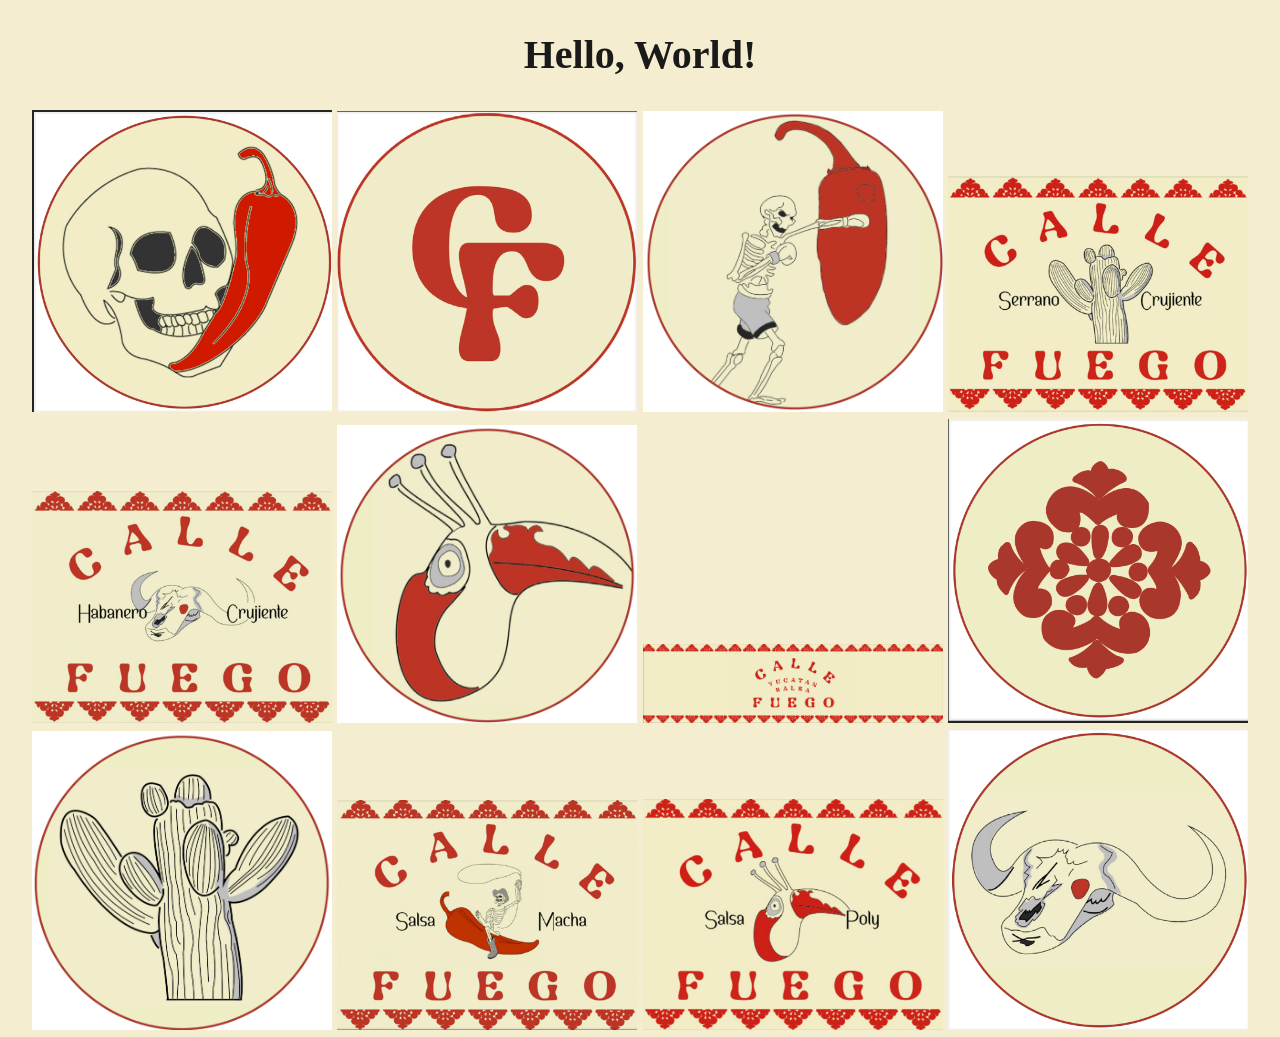
==== commit ba3457f9: "Add Netlify Forms order email notifications" ====
--- a/index.html
+++ b/index.html
@@ -1,617 +1,25 @@
 <!DOCTYPE html>
 <html lang="en">
 <head>
-<meta charset="UTF-8"/>
-<meta name="viewport" content="width=device-width, initial-scale=1.0"/>
-<title>Calle Fuego — Yucatan Salsa</title>
-<link href="https://fonts.googleapis.com/css2?family=Playfair+Display:ital,wght@0,700;0,900;1,700&family=Lora:ital,wght@0,400;0,500;1,400&display=swap" rel="stylesheet"/>
-<style>
-*, *::before, *::after { box-sizing: border-box; margin: 0; padding: 0; }
-:root {
-  --beige: #f5edcf;
-  --beige-mid: #ede4c0;
-  --beige-dark: #e0d5a8;
-  --red: #b12a19;
-  --red-hover: #d93220;
-  --black: #0f0f0f;
-  --ink: #2a2015;
-  --gray: #7a6e58;
-  --white: #fffef9;
-}
-html { scroll-behavior: smooth; }
-body {
-  font-family: 'Lora', serif;
-  background: var(--beige);
-  color: var(--ink);
-  font-size: 16px;
-  line-height: 1.7;
-  overflow-x: hidden;
-}
-img { border: none !important; outline: none !important; box-shadow: none !important; }
-
-nav {
-  position: sticky; top: 0; z-index: 90;
-  background: var(--beige); border-bottom: 1.5px solid var(--beige-dark);
-  display: flex; align-items: center; justify-content: space-between;
-  padding: 0 56px; height: 60px; transition: box-shadow 0.3s;
-}
-nav.scrolled { box-shadow: 0 2px 20px rgba(15,15,15,0.08); backdrop-filter: blur(8px); }
-.nav-logo { height: 32px; width: auto; mix-blend-mode: multiply; }
-.nav-links {
-  display: flex; gap: 36px; list-style: none;
-  position: absolute; left: 50%; transform: translateX(-50%);
-}
-.nav-links a {
-  font-family: 'Lora', serif; font-size: 12px; font-weight: 500;
-  letter-spacing: 0.14em; text-transform: uppercase; color: var(--ink);
-  text-decoration: none; transition: color 0.2s;
-}
-.nav-links a:hover { color: var(--red); }
-.cart-btn {
-  display: flex; align-items: center; gap: 10px;
-  background: var(--black); color: var(--white); border: none; border-radius: 100px;
-  padding: 8px 20px; font-family: 'Lora', serif; font-size: 12px; font-weight: 500;
-  letter-spacing: 0.1em; text-transform: uppercase; cursor: pointer; transition: background 0.2s;
-}
-.cart-btn:hover { background: var(--red); }
-.cart-badge {
-  background: var(--red); color: var(--white); border-radius: 50%;
-  width: 20px; height: 20px; font-size: 11px; font-weight: 700;
-  display: flex; align-items: center; justify-content: center; transition: background 0.2s;
-}
-.cart-btn:hover .cart-badge { background: var(--white); color: var(--red); }
-
-.hero {
-  background: var(--beige); padding: 80px 56px 80px;
-  display: flex; flex-direction: column; align-items: center; text-align: center;
-  position: relative; overflow: hidden;
-}
-.hero::before {
-  content: ''; position: absolute; left: 50%; top: 50%;
-  transform: translate(-50%,-50%); width: 520px; height: 520px;
-  background: url('[data-uri]') center/contain no-repeat;
-  opacity: 0.07; pointer-events: none;
-}
-/* BRAND NAME — title */
-.hero-brand {
-  font-family: 'Playfair Display', serif;
-  font-size: 13px;
-  font-weight: 700;
-  letter-spacing: 0.32em;
-  text-transform: uppercase;
-  color: var(--red);
-  margin-bottom: 16px;
-}
-/* HEADLINE — subtitle style under brand */
-.hero-headline {
-  font-family: 'Playfair Display', serif;
-  font-size: clamp(48px, 7vw, 96px); font-weight: 900;
-  line-height: 0.95; color: var(--ink); margin-bottom: 24px; letter-spacing: -0.02em;
-}
-.hero-headline em { font-style: italic; color: var(--red); }
-.hero-sub {
-  font-size: 15px; color: var(--gray); max-width: 400px; margin-bottom: 36px; line-height: 1.7;
-}
-.hero-cta {
-  display: inline-flex; align-items: center; gap: 10px;
-  background: var(--red); color: var(--white); text-decoration: none;
-  padding: 14px 40px; border-radius: 100px; font-family: 'Lora', serif;
-  font-size: 13px; font-weight: 500; letter-spacing: 0.1em; text-transform: uppercase;
-  transition: background 0.2s, transform 0.15s; border: none; cursor: pointer;
-}
-.hero-cta:hover { background: var(--red-hover); transform: translateY(-2px); }
-.hero-trio {
-  display: flex; justify-content: center; align-items: flex-end;
-  margin-top: 64px; width: 100%; max-width: 500px;
-  border-top: 1px solid var(--beige-dark); padding-top: 48px;
-}
-.hero-trio-item {
-  flex: 1; display: flex; flex-direction: column; align-items: center; gap: 12px;
-  padding: 0 16px; border-right: 1px solid var(--beige-dark);
-}
-.hero-trio-item:last-child { border-right: none; }
-.hero-trio-item img {
-  width: 72px; height: 72px; object-fit: contain;
-  mix-blend-mode: multiply; transition: transform 0.3s;
-}
-.hero-trio-item img:hover { transform: scale(1.1) rotate(-3deg); }
-.hero-trio-item span {
-  font-size: 10px; font-weight: 500; letter-spacing: 0.18em;
-  text-transform: uppercase; color: var(--gray);
-}
-
-.divider {
-  height: 1.5px;
-  background: linear-gradient(90deg, transparent, var(--beige-dark) 20%, var(--beige-dark) 80%, transparent);
-}
-
-#products { background: var(--beige); padding: 96px 56px; }
-.section-inner { max-width: 1080px; margin: 0 auto; }
-.section-label {
-  font-size: 11px; font-weight: 500; letter-spacing: 0.22em;
-  text-transform: uppercase; color: var(--red); margin-bottom: 10px;
-}
-.section-title {
-  font-family: 'Playfair Display', serif;
-  font-size: clamp(28px,3.5vw,44px); font-weight: 900;
-  color: var(--ink); line-height: 1.1; margin-bottom: 52px;
-}
-.products-grid {
-  display: grid; grid-template-columns: repeat(auto-fit, minmax(320px,1fr));
-  gap: 2px; border: 1.5px solid var(--beige-dark); border-radius: 24px; overflow: hidden;
-}
-.product-card {
-  background: var(--beige); display: flex; flex-direction: column;
-  transition: background 0.25s; border-right: 1.5px solid var(--beige-dark);
-}
-.product-card:last-child { border-right: none; }
-.product-card:hover { background: var(--beige-mid); }
-.product-illustration {
-  width: 100%; padding: 48px 40px 32px;
-  display: flex; align-items: center; justify-content: center;
-  border-bottom: 1.5px solid var(--beige-dark); background: var(--beige); transition: background 0.25s;
-}
-.product-card:hover .product-illustration { background: var(--beige-mid); }
-.product-illustration img { width: 200px; height: 200px; object-fit: contain; transition: transform 0.3s; }
-.product-card:hover .product-illustration img { transform: scale(1.04); }
-.product-info { padding: 28px 32px 32px; display: flex; flex-direction: column; flex: 1; }
-.product-name {
-  font-family: 'Playfair Display', serif; font-size: 26px; font-weight: 700;
-  color: var(--ink); margin-bottom: 8px;
-}
-.product-desc { font-size: 14px; color: var(--gray); line-height: 1.65; margin-bottom: 24px; flex: 1; }
-.product-footer { display: flex; align-items: center; justify-content: space-between; gap: 12px; }
-.product-price { font-family: 'Playfair Display', serif; font-size: 26px; font-weight: 700; color: var(--ink); }
-.product-actions { display: flex; align-items: center; gap: 10px; }
-.qty-wrap {
-  display: flex; align-items: center;
-  border: 1.5px solid var(--beige-dark); border-radius: 100px;
-  background: rgba(255,255,249,0.6); overflow: hidden;
-}
-.qty-wrap button {
-  background: none; border: none; width: 34px; height: 34px;
-  font-size: 18px; font-weight: 600; cursor: pointer; color: var(--ink);
-  transition: background 0.15s, color 0.15s;
-  display: flex; align-items: center; justify-content: center;
-}
-.qty-wrap button:hover { background: var(--ink); color: var(--white); }
-.qty-wrap span { font-size: 14px; font-weight: 600; min-width: 26px; text-align: center; user-select: none; }
-.add-btn {
-  background: var(--ink); color: var(--white); border: none; border-radius: 100px;
-  padding: 10px 22px; font-family: 'Lora', serif; font-size: 12px; font-weight: 500;
-  letter-spacing: 0.1em; text-transform: uppercase; cursor: pointer; transition: background 0.2s; white-space: nowrap;
-}
-.add-btn:hover { background: var(--red); }
-.add-btn.added { background: #3a7a3a; }
-
-#about { background: var(--beige); border-top: 1.5px solid var(--beige-dark); padding: 96px 56px; }
-.about-grid {
-  max-width: 1080px; margin: 0 auto;
-  display: grid; grid-template-columns: 1fr 1fr; gap: 96px; align-items: center;
-}
-.about-visual { display: flex; align-items: center; justify-content: center; }
-.about-visual img { width: 100%; max-width: 360px; height: auto; object-fit: contain; opacity: 0.85; }
-.about-text .section-label { margin-bottom: 10px; }
-.about-text .section-title { margin-bottom: 24px; }
-.about-text p { font-size: 16px; color: #5a4e3a; line-height: 1.85; margin-bottom: 16px; }
-
-#gallery { background: var(--beige); border-top: 1.5px solid var(--beige-dark); padding: 96px 56px; }
-.gallery-inner { max-width: 1080px; margin: 0 auto; }
-.gallery-grid {
-  display: grid; grid-template-columns: repeat(6,1fr); gap: 0;
-  border: 1.5px solid var(--beige-dark); border-radius: 20px; overflow: hidden; margin-top: 52px;
-}
-.gallery-cell {
-  aspect-ratio: 1; display: flex; flex-direction: column;
-  align-items: center; justify-content: center; padding: 20px;
-  border-right: 1.5px solid var(--beige-dark);
-  background: var(--beige); transition: background 0.2s; cursor: pointer; gap: 10px;
-}
-.gallery-cell:last-child { border-right: none; }
-.gallery-cell:hover { background: var(--beige-mid); }
-.gallery-cell img { width: 75%; height: 75%; object-fit: contain; mix-blend-mode: multiply; transition: transform 0.3s; }
-.gallery-cell:hover img { transform: scale(1.1) rotate(-2deg); }
-.gallery-cell span { font-size: 9px; font-weight: 500; letter-spacing: 0.16em; text-transform: uppercase; color: var(--gray); }
-
-footer { background: var(--ink); color: var(--white); padding: 80px 56px 48px; }
-.footer-top {
-  max-width: 1080px; margin: 0 auto;
-  display: flex; flex-direction: column; align-items: center; text-align: center;
-  padding-bottom: 56px; border-bottom: 1px solid rgba(255,255,255,0.1); margin-bottom: 40px;
-}
-.footer-logo { width: 80px; height: 80px; object-fit: contain; filter: brightness(0) invert(1); opacity: 0.7; margin-bottom: 20px; }
-.footer-brand-name { font-family: 'Playfair Display', serif; font-size: 32px; font-weight: 900; letter-spacing: 0.06em; color: var(--white); margin-bottom: 8px; }
-.footer-brand-sub { font-size: 12px; letter-spacing: 0.18em; text-transform: uppercase; color: rgba(255,255,255,0.35); margin-bottom: 28px; }
-.footer-links-row { display: flex; gap: 32px; flex-wrap: wrap; justify-content: center; }
-.footer-links-row a { font-size: 13px; color: rgba(255,255,255,0.55); text-decoration: none; letter-spacing: 0.06em; transition: color 0.2s; }
-.footer-links-row a:hover { color: var(--white); }
-.footer-bottom { max-width: 1080px; margin: 0 auto; display: flex; justify-content: space-between; font-size: 12px; color: rgba(255,255,255,0.25); letter-spacing: 0.04em; }
-
-.overlay { display: none; position: fixed; inset: 0; background: rgba(15,15,15,0.5); z-index: 100; backdrop-filter: blur(3px); }
-.overlay.open { display: block; }
-.cart-drawer {
-  position: fixed; top: 0; right: -460px; width: 420px; max-width: 95vw; height: 100vh;
-  background: var(--white); z-index: 101; display: flex; flex-direction: column;
-  transition: right 0.35s cubic-bezier(0.4,0,0.2,1); box-shadow: -8px 0 48px rgba(0,0,0,0.15);
-}
-.cart-drawer.open { right: 0; }
-.drawer-header { display: flex; align-items: center; justify-content: space-between; padding: 24px 28px; border-bottom: 1px solid #eee; }
-.drawer-header h2 { font-family: 'Playfair Display', serif; font-size: 20px; font-weight: 700; color: var(--ink); }
-.drawer-close { background: #f5f5f0; border: none; width: 34px; height: 34px; border-radius: 50%; font-size: 18px; cursor: pointer; color: var(--ink); display: flex; align-items: center; justify-content: center; transition: background 0.15s; }
-.drawer-close:hover { background: #e8e8e0; }
-.drawer-items { flex: 1; overflow-y: auto; padding: 20px 28px; }
-.drawer-empty { text-align: center; color: var(--gray); margin-top: 80px; font-size: 15px; font-style: italic; }
-.drawer-item { display: flex; align-items: center; gap: 16px; padding: 16px 0; border-bottom: 1px solid #f0f0ea; }
-.drawer-item-img { width: 64px; height: 64px; background: var(--beige); border-radius: 12px; display: flex; align-items: center; justify-content: center; flex-shrink: 0; overflow: hidden; }
-.drawer-item-img img { width: 54px; height: 54px; object-fit: contain; }
-.drawer-item-info { flex: 1; }
-.drawer-item-name { font-weight: 600; font-size: 15px; margin-bottom: 3px; color: var(--ink); font-family: 'Playfair Display', serif; }
-.drawer-item-price { font-size: 13px; color: var(--gray); }
-.drawer-item-controls { display: flex; align-items: center; gap: 8px; }
-.d-qty-btn { background: #f5f5f0; border: none; width: 28px; height: 28px; border-radius: 50%; font-size: 16px; cursor: pointer; color: var(--ink); display: flex; align-items: center; justify-content: center; transition: background 0.15s; }
-.d-qty-btn:hover { background: var(--ink); color: var(--white); }
-.d-qty { font-weight: 600; font-size: 14px; min-width: 20px; text-align: center; }
-.d-remove { background: none; border: none; color: #ccc; font-size: 18px; cursor: pointer; margin-left: 2px; line-height: 1; }
-.d-remove:hover { color: var(--red); }
-.drawer-footer { padding: 20px 28px; border-top: 1px solid #eee; background: var(--white); }
-.drawer-total-row { display: flex; justify-content: space-between; font-size: 18px; font-weight: 700; margin-bottom: 16px; font-family: 'Playfair Display', serif; color: var(--ink); }
-.drawer-checkout { width: 100%; background: var(--ink); color: var(--white); border: none; border-radius: 100px; padding: 14px; font-family: 'Lora', serif; font-size: 13px; font-weight: 500; letter-spacing: 0.1em; text-transform: uppercase; cursor: pointer; transition: background 0.2s; }
-.drawer-checkout:hover { background: var(--red); }
-.drawer-checkout:disabled { background: #ccc; cursor: not-allowed; }
-
-.modal-overlay { display: none; position: fixed; inset: 0; background: rgba(15,15,15,0.6); z-index: 200; align-items: center; justify-content: center; padding: 24px; backdrop-filter: blur(6px); }
-.modal-overlay.open { display: flex; }
-.modal { background: var(--white); border-radius: 24px; width: 100%; max-width: 520px; max-height: 92vh; overflow-y: auto; box-shadow: 0 40px 100px rgba(0,0,0,0.25); }
-.modal-head { padding: 28px 32px 0; display: flex; justify-content: space-between; align-items: flex-start; }
-.modal-head h2 { font-family: 'Playfair Display', serif; font-size: 24px; font-weight: 700; color: var(--ink); }
-.modal-body { padding: 20px 32px 32px; }
-.step { display: none; } .step.active { display: block; }
-.steps-bar { display: flex; align-items: center; margin-bottom: 28px; }
-.step-dot { width: 26px; height: 26px; border-radius: 50%; background: #eee; color: #aaa; font-size: 12px; font-weight: 700; display: flex; align-items: center; justify-content: center; }
-.step-dot.active { background: var(--ink); color: var(--white); }
-.step-dot.done { background: var(--red); color: var(--white); }
-.step-line { flex: 1; height: 1.5px; background: #eee; }
-.step-line.done { background: var(--red); }
-.delivery-opts { display: grid; grid-template-columns: 1fr 1fr; gap: 12px; margin-bottom: 24px; }
-.d-opt { border: 1.5px solid #e0e0d8; border-radius: 14px; padding: 18px 14px; text-align: center; cursor: pointer; transition: border-color 0.2s, background 0.2s; }
-.d-opt:hover { border-color: #aaa; } .d-opt.sel { border-color: var(--ink); background: #f9f9f4; }
-.d-opt-icon { font-size: 28px; margin-bottom: 8px; }
-.d-opt-label { font-weight: 600; font-size: 14px; font-family: 'Playfair Display', serif; color: var(--ink); }
-.d-opt-sub { font-size: 11px; color: var(--gray); margin-top: 3px; }
-.form-row { display: grid; grid-template-columns: 1fr 1fr; gap: 12px; }
-.fg { margin-bottom: 14px; }
-.fg label { display: block; font-size: 11px; font-weight: 500; letter-spacing: 0.08em; text-transform: uppercase; color: var(--gray); margin-bottom: 6px; font-family: 'Lora', serif; }
-.fg input { width: 100%; padding: 11px 14px; border: 1.5px solid #e0e0d8; border-radius: 10px; font-family: 'Lora', serif; font-size: 15px; background: var(--white); color: var(--ink); transition: border-color 0.2s; }
-.fg input:focus { outline: none; border-color: var(--ink); }
-.ship-notice { border-radius: 10px; padding: 11px 14px; font-size: 13px; font-weight: 500; margin: 4px 0 16px; background: #f0faf0; border: 1.5px solid #b5ddb5; color: #2d6e2d; font-family: 'Lora', serif; }
-.ship-notice.fee { background: #fff5f4; border-color: #f5c0bb; color: #8a1e10; }
-.o-summary { background: #f9f9f4; border-radius: 14px; padding: 18px; margin-bottom: 20px; }
-.o-summary-title { font-weight: 600; font-size: 11px; letter-spacing: 0.1em; text-transform: uppercase; color: var(--gray); margin-bottom: 14px; font-family: 'Lora', serif; }
-.o-line { display: flex; justify-content: space-between; font-size: 14px; color: #555; margin-bottom: 8px; }
-.o-line.total { font-size: 17px; font-weight: 700; color: var(--ink); border-top: 1.5px solid #e0e0d8; padding-top: 12px; margin-top: 4px; font-family: 'Playfair Display', serif; }
-.pay-opts { display: flex; flex-direction: column; gap: 10px; margin-bottom: 24px; }
-.pay-card { border: 1.5px solid #e0e0d8; border-radius: 14px; padding: 16px 18px; cursor: pointer; transition: border-color 0.2s; }
-.pay-card.sel { border-color: var(--ink); }
-.pay-brand { font-weight: 800; font-size: 17px; margin-bottom: 2px; }
-.venmo { color: #008CFF; } .zelle { color: #6D1ED4; }
-.pay-handle { font-size: 15px; font-weight: 600; color: var(--ink); margin-top: 4px; font-family: 'Playfair Display', serif; }
-.pay-sub { font-size: 12px; color: var(--gray); }
-.confirm-wrap { text-align: center; padding: 8px 0 16px; }
-.confirm-emoji { font-size: 52px; margin-bottom: 16px; }
-.confirm-title { font-family: 'Playfair Display', serif; font-size: 26px; font-weight: 900; margin-bottom: 10px; color: var(--ink); }
-.confirm-sub { font-size: 14px; color: var(--gray); line-height: 1.7; margin-bottom: 24px; }
-.confirm-box { background: #f9f9f4; border-radius: 14px; padding: 18px; text-align: left; margin-bottom: 20px; }
-.confirm-box h4 { font-size: 11px; font-weight: 600; letter-spacing: 0.1em; text-transform: uppercase; color: var(--gray); margin-bottom: 12px; font-family: 'Lora', serif; }
-.confirm-row { display: flex; justify-content: space-between; font-size: 14px; color: #555; margin-bottom: 8px; }
-.confirm-row strong { color: var(--ink); }
-.confirm-handle { font-size: 22px; font-weight: 800; color: var(--red); margin-top: 8px; font-family: 'Playfair Display', serif; }
-.btn-p { width: 100%; background: var(--ink); color: var(--white); border: none; border-radius: 100px; padding: 14px; font-family: 'Lora', serif; font-size: 13px; font-weight: 500; letter-spacing: 0.1em; text-transform: uppercase; cursor: pointer; transition: background 0.2s; margin-top: 8px; }
-.btn-p:hover { background: var(--red); }
-.btn-g { width: 100%; background: transparent; color: var(--ink); border: 1.5px solid #e0e0d8; border-radius: 100px; padding: 12px; font-family: 'Lora', serif; font-size: 13px; font-weight: 500; cursor: pointer; transition: border-color 0.2s; margin-top: 10px; }
-.btn-g:hover { border-color: var(--ink); }
-</style>
+    <meta charset="UTF-8">
+    <meta name="viewport" content="width=device-width, initial-scale=1.0">
+    <title>My Website</title>
+    <link rel="stylesheet" href="styles.css">
 </head>
 <body>
-
-<nav id="main-nav">
-  <img class="nav-logo" src="[data-uri]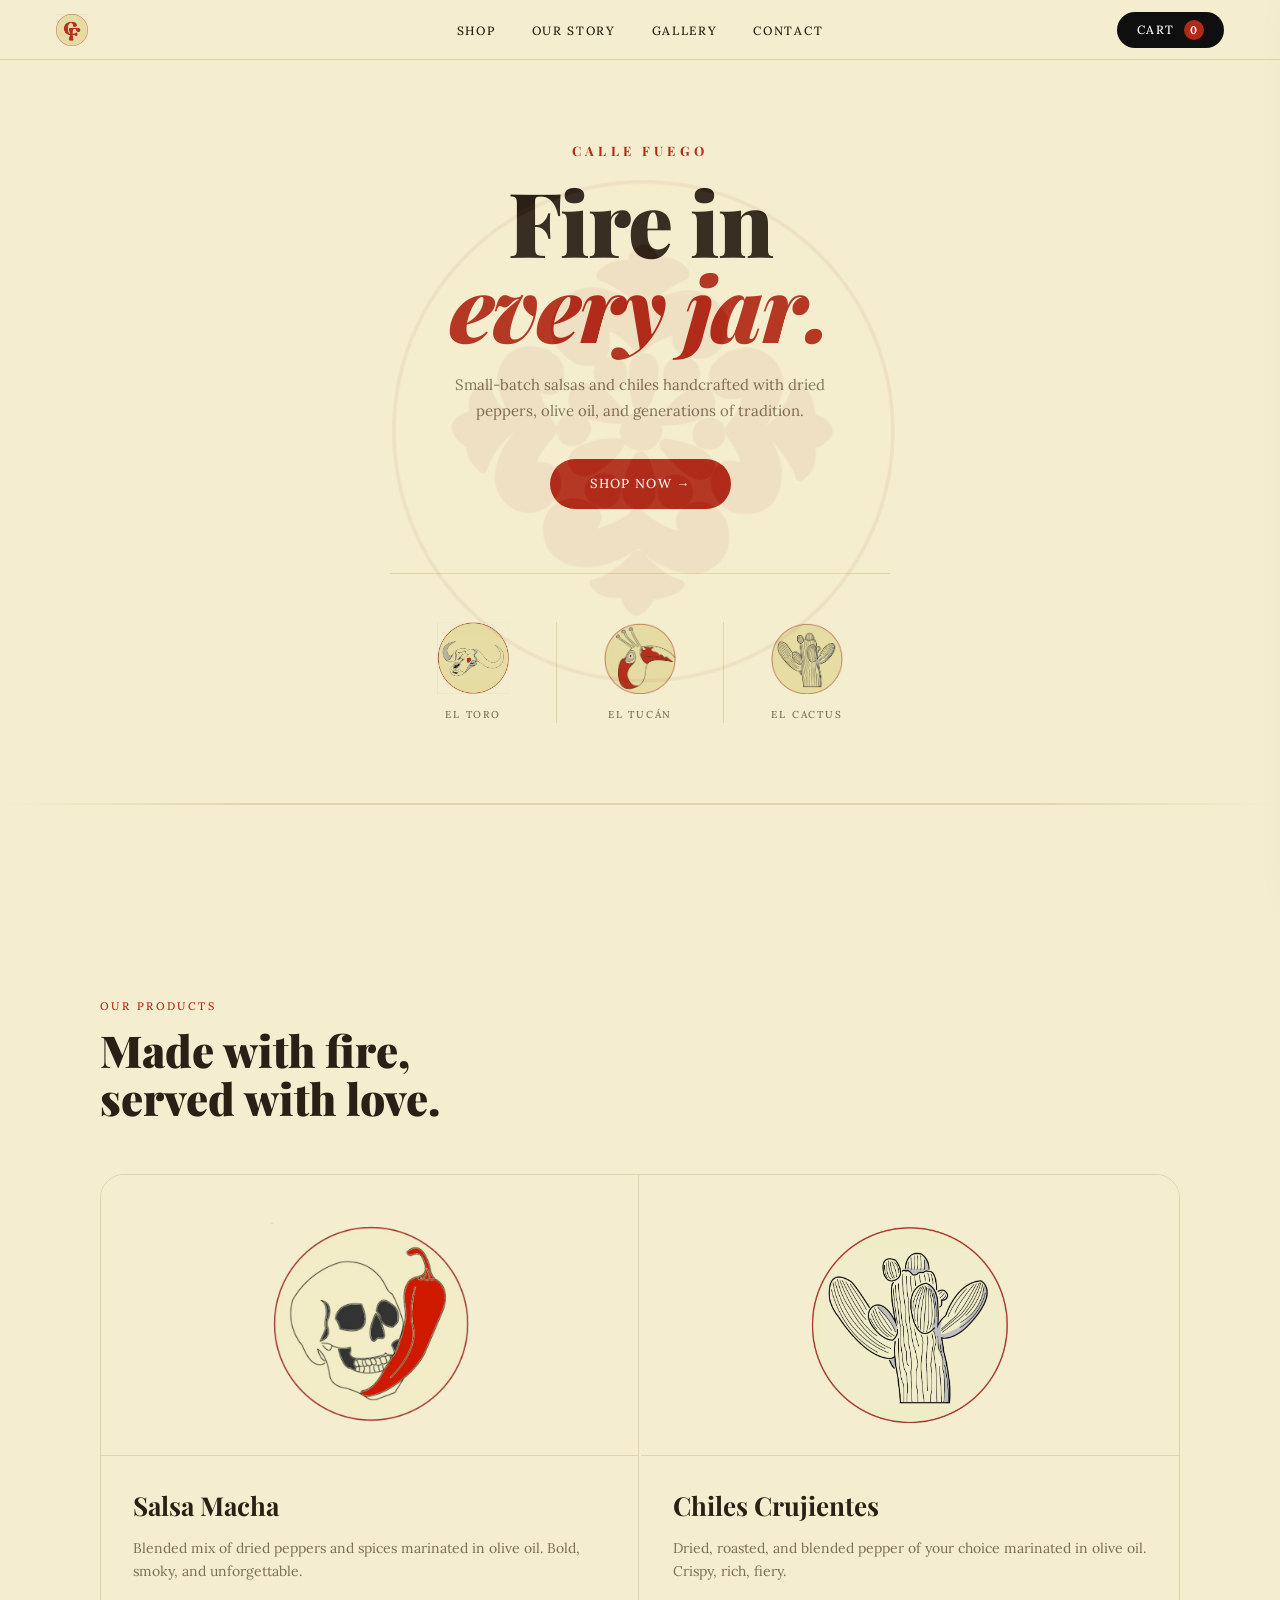
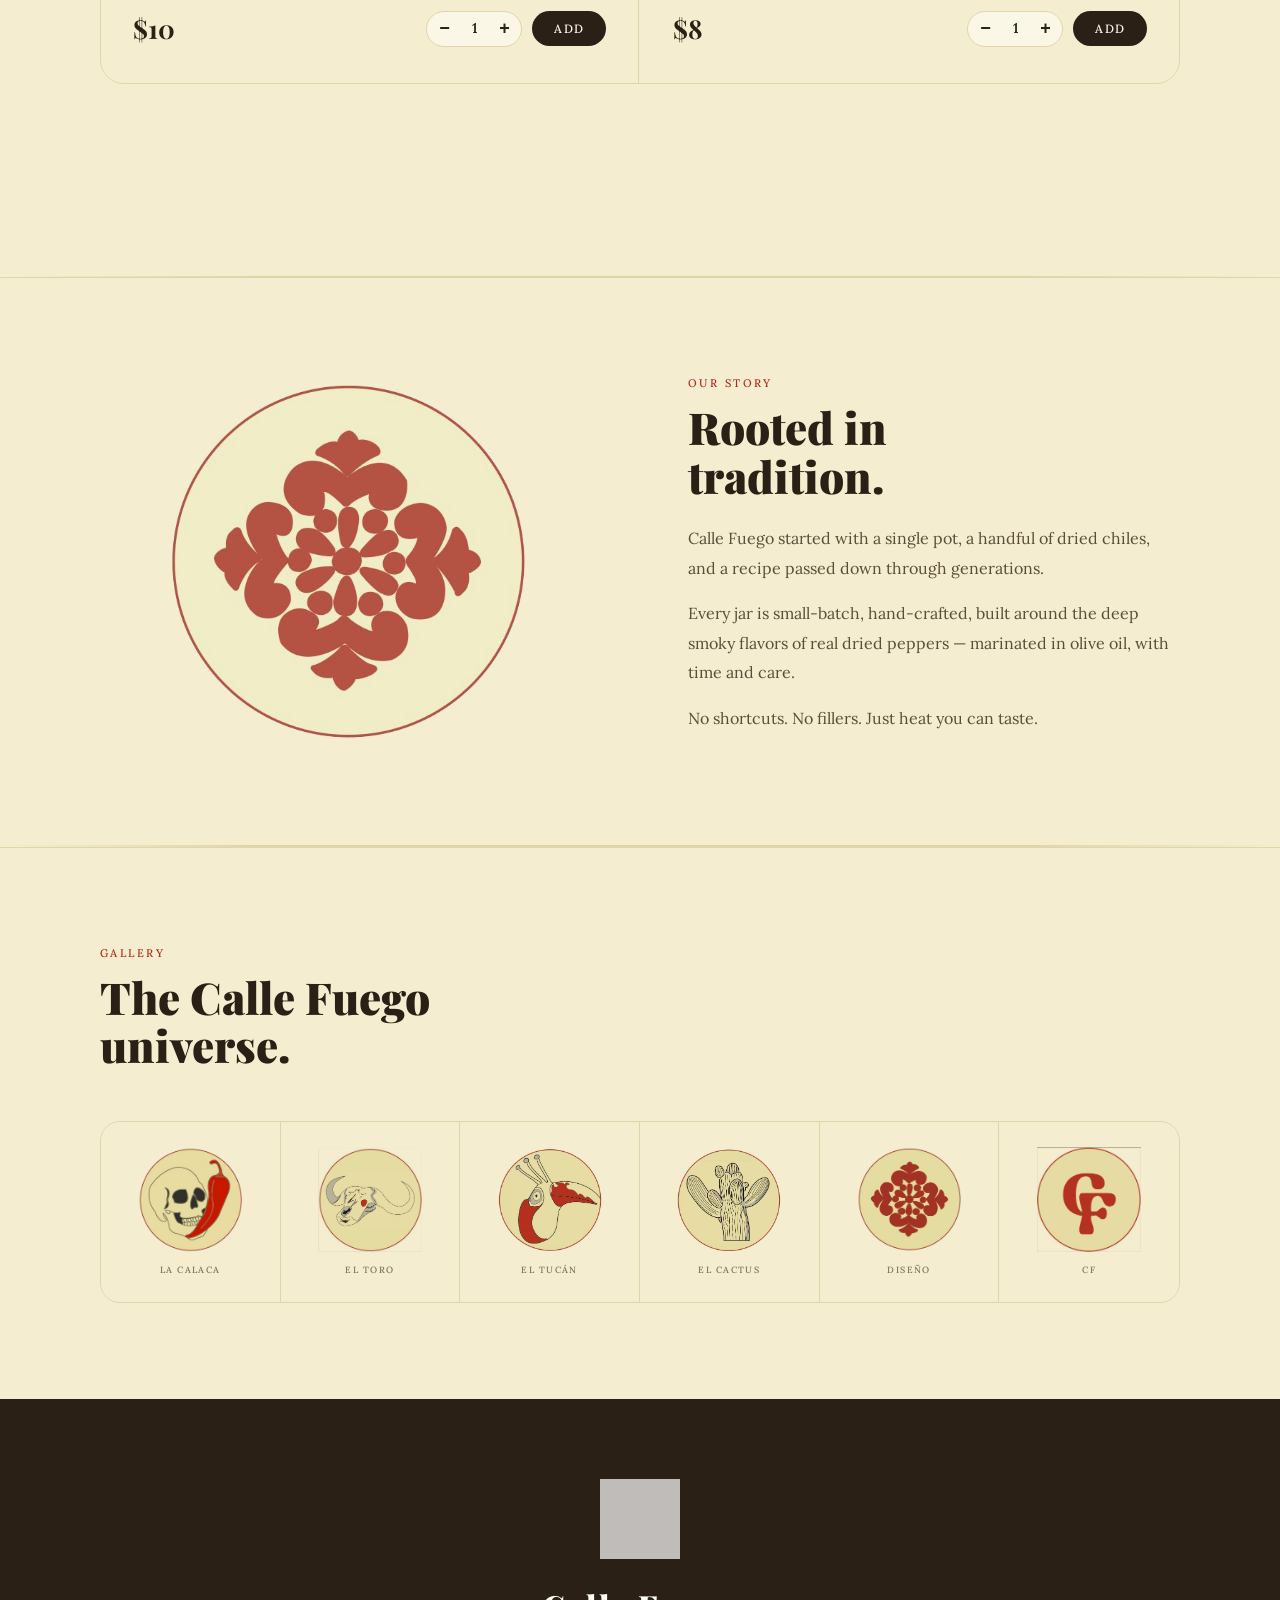
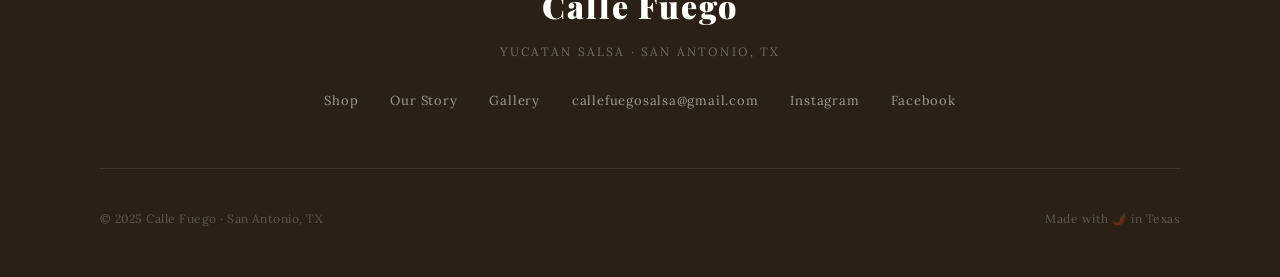
==== commit 13175c72: "Restore correct site, fix accidental overwrite" ====
--- a/index.html
+++ b/index.html
@@ -1,25 +1,617 @@
 <!DOCTYPE html>
 <html lang="en">
 <head>
-    <meta charset="UTF-8">
-    <meta name="viewport" content="width=device-width, initial-scale=1.0">
-    <title>My Website</title>
-    <link rel="stylesheet" href="styles.css">
+<meta charset="UTF-8"/>
+<meta name="viewport" content="width=device-width, initial-scale=1.0"/>
+<title>Calle Fuego — Yucatan Salsa</title>
+<link href="https://fonts.googleapis.com/css2?family=Playfair+Display:ital,wght@0,700;0,900;1,700&family=Lora:ital,wght@0,400;0,500;1,400&display=swap" rel="stylesheet"/>
+<style>
+*, *::before, *::after { box-sizing: border-box; margin: 0; padding: 0; }
+:root {
+  --beige: #f5edcf;
+  --beige-mid: #ede4c0;
+  --beige-dark: #e0d5a8;
+  --red: #b12a19;
+  --red-hover: #d93220;
+  --black: #0f0f0f;
+  --ink: #2a2015;
+  --gray: #7a6e58;
+  --white: #fffef9;
+}
+html { scroll-behavior: smooth; }
+body {
+  font-family: 'Lora', serif;
+  background: var(--beige);
+  color: var(--ink);
+  font-size: 16px;
+  line-height: 1.7;
+  overflow-x: hidden;
+}
+img { border: none !important; outline: none !important; box-shadow: none !important; }
+
+nav {
+  position: sticky; top: 0; z-index: 90;
+  background: var(--beige); border-bottom: 1.5px solid var(--beige-dark);
+  display: flex; align-items: center; justify-content: space-between;
+  padding: 0 56px; height: 60px; transition: box-shadow 0.3s;
+}
+nav.scrolled { box-shadow: 0 2px 20px rgba(15,15,15,0.08); backdrop-filter: blur(8px); }
+.nav-logo { height: 32px; width: auto; mix-blend-mode: multiply; }
+.nav-links {
+  display: flex; gap: 36px; list-style: none;
+  position: absolute; left: 50%; transform: translateX(-50%);
+}
+.nav-links a {
+  font-family: 'Lora', serif; font-size: 12px; font-weight: 500;
+  letter-spacing: 0.14em; text-transform: uppercase; color: var(--ink);
+  text-decoration: none; transition: color 0.2s;
+}
+.nav-links a:hover { color: var(--red); }
+.cart-btn {
+  display: flex; align-items: center; gap: 10px;
+  background: var(--black); color: var(--white); border: none; border-radius: 100px;
+  padding: 8px 20px; font-family: 'Lora', serif; font-size: 12px; font-weight: 500;
+  letter-spacing: 0.1em; text-transform: uppercase; cursor: pointer; transition: background 0.2s;
+}
+.cart-btn:hover { background: var(--red); }
+.cart-badge {
+  background: var(--red); color: var(--white); border-radius: 50%;
+  width: 20px; height: 20px; font-size: 11px; font-weight: 700;
+  display: flex; align-items: center; justify-content: center; transition: background 0.2s;
+}
+.cart-btn:hover .cart-badge { background: var(--white); color: var(--red); }
+
+.hero {
+  background: var(--beige); padding: 80px 56px 80px;
+  display: flex; flex-direction: column; align-items: center; text-align: center;
+  position: relative; overflow: hidden;
+}
+.hero::before {
+  content: ''; position: absolute; left: 50%; top: 50%;
+  transform: translate(-50%,-50%); width: 520px; height: 520px;
+  background: url('[data-uri]') center/contain no-repeat;
+  opacity: 0.07; pointer-events: none;
+}
+/* BRAND NAME — title */
+.hero-brand {
+  font-family: 'Playfair Display', serif;
+  font-size: 13px;
+  font-weight: 700;
+  letter-spacing: 0.32em;
+  text-transform: uppercase;
+  color: var(--red);
+  margin-bottom: 16px;
+}
+/* HEADLINE — subtitle style under brand */
+.hero-headline {
+  font-family: 'Playfair Display', serif;
+  font-size: clamp(48px, 7vw, 96px); font-weight: 900;
+  line-height: 0.95; color: var(--ink); margin-bottom: 24px; letter-spacing: -0.02em;
+}
+.hero-headline em { font-style: italic; color: var(--red); }
+.hero-sub {
+  font-size: 15px; color: var(--gray); max-width: 400px; margin-bottom: 36px; line-height: 1.7;
+}
+.hero-cta {
+  display: inline-flex; align-items: center; gap: 10px;
+  background: var(--red); color: var(--white); text-decoration: none;
+  padding: 14px 40px; border-radius: 100px; font-family: 'Lora', serif;
+  font-size: 13px; font-weight: 500; letter-spacing: 0.1em; text-transform: uppercase;
+  transition: background 0.2s, transform 0.15s; border: none; cursor: pointer;
+}
+.hero-cta:hover { background: var(--red-hover); transform: translateY(-2px); }
+.hero-trio {
+  display: flex; justify-content: center; align-items: flex-end;
+  margin-top: 64px; width: 100%; max-width: 500px;
+  border-top: 1px solid var(--beige-dark); padding-top: 48px;
+}
+.hero-trio-item {
+  flex: 1; display: flex; flex-direction: column; align-items: center; gap: 12px;
+  padding: 0 16px; border-right: 1px solid var(--beige-dark);
+}
+.hero-trio-item:last-child { border-right: none; }
+.hero-trio-item img {
+  width: 72px; height: 72px; object-fit: contain;
+  mix-blend-mode: multiply; transition: transform 0.3s;
+}
+.hero-trio-item img:hover { transform: scale(1.1) rotate(-3deg); }
+.hero-trio-item span {
+  font-size: 10px; font-weight: 500; letter-spacing: 0.18em;
+  text-transform: uppercase; color: var(--gray);
+}
+
+.divider {
+  height: 1.5px;
+  background: linear-gradient(90deg, transparent, var(--beige-dark) 20%, var(--beige-dark) 80%, transparent);
+}
+
+#products { background: var(--beige); padding: 96px 56px; }
+.section-inner { max-width: 1080px; margin: 0 auto; }
+.section-label {
+  font-size: 11px; font-weight: 500; letter-spacing: 0.22em;
+  text-transform: uppercase; color: var(--red); margin-bottom: 10px;
+}
+.section-title {
+  font-family: 'Playfair Display', serif;
+  font-size: clamp(28px,3.5vw,44px); font-weight: 900;
+  color: var(--ink); line-height: 1.1; margin-bottom: 52px;
+}
+.products-grid {
+  display: grid; grid-template-columns: repeat(auto-fit, minmax(320px,1fr));
+  gap: 2px; border: 1.5px solid var(--beige-dark); border-radius: 24px; overflow: hidden;
+}
+.product-card {
+  background: var(--beige); display: flex; flex-direction: column;
+  transition: background 0.25s; border-right: 1.5px solid var(--beige-dark);
+}
+.product-card:last-child { border-right: none; }
+.product-card:hover { background: var(--beige-mid); }
+.product-illustration {
+  width: 100%; padding: 48px 40px 32px;
+  display: flex; align-items: center; justify-content: center;
+  border-bottom: 1.5px solid var(--beige-dark); background: var(--beige); transition: background 0.25s;
+}
+.product-card:hover .product-illustration { background: var(--beige-mid); }
+.product-illustration img { width: 200px; height: 200px; object-fit: contain; transition: transform 0.3s; }
+.product-card:hover .product-illustration img { transform: scale(1.04); }
+.product-info { padding: 28px 32px 32px; display: flex; flex-direction: column; flex: 1; }
+.product-name {
+  font-family: 'Playfair Display', serif; font-size: 26px; font-weight: 700;
+  color: var(--ink); margin-bottom: 8px;
+}
+.product-desc { font-size: 14px; color: var(--gray); line-height: 1.65; margin-bottom: 24px; flex: 1; }
+.product-footer { display: flex; align-items: center; justify-content: space-between; gap: 12px; }
+.product-price { font-family: 'Playfair Display', serif; font-size: 26px; font-weight: 700; color: var(--ink); }
+.product-actions { display: flex; align-items: center; gap: 10px; }
+.qty-wrap {
+  display: flex; align-items: center;
+  border: 1.5px solid var(--beige-dark); border-radius: 100px;
+  background: rgba(255,255,249,0.6); overflow: hidden;
+}
+.qty-wrap button {
+  background: none; border: none; width: 34px; height: 34px;
+  font-size: 18px; font-weight: 600; cursor: pointer; color: var(--ink);
+  transition: background 0.15s, color 0.15s;
+  display: flex; align-items: center; justify-content: center;
+}
+.qty-wrap button:hover { background: var(--ink); color: var(--white); }
+.qty-wrap span { font-size: 14px; font-weight: 600; min-width: 26px; text-align: center; user-select: none; }
+.add-btn {
+  background: var(--ink); color: var(--white); border: none; border-radius: 100px;
+  padding: 10px 22px; font-family: 'Lora', serif; font-size: 12px; font-weight: 500;
+  letter-spacing: 0.1em; text-transform: uppercase; cursor: pointer; transition: background 0.2s; white-space: nowrap;
+}
+.add-btn:hover { background: var(--red); }
+.add-btn.added { background: #3a7a3a; }
+
+#about { background: var(--beige); border-top: 1.5px solid var(--beige-dark); padding: 96px 56px; }
+.about-grid {
+  max-width: 1080px; margin: 0 auto;
+  display: grid; grid-template-columns: 1fr 1fr; gap: 96px; align-items: center;
+}
+.about-visual { display: flex; align-items: center; justify-content: center; }
+.about-visual img { width: 100%; max-width: 360px; height: auto; object-fit: contain; opacity: 0.85; }
+.about-text .section-label { margin-bottom: 10px; }
+.about-text .section-title { margin-bottom: 24px; }
+.about-text p { font-size: 16px; color: #5a4e3a; line-height: 1.85; margin-bottom: 16px; }
+
+#gallery { background: var(--beige); border-top: 1.5px solid var(--beige-dark); padding: 96px 56px; }
+.gallery-inner { max-width: 1080px; margin: 0 auto; }
+.gallery-grid {
+  display: grid; grid-template-columns: repeat(6,1fr); gap: 0;
+  border: 1.5px solid var(--beige-dark); border-radius: 20px; overflow: hidden; margin-top: 52px;
+}
+.gallery-cell {
+  aspect-ratio: 1; display: flex; flex-direction: column;
+  align-items: center; justify-content: center; padding: 20px;
+  border-right: 1.5px solid var(--beige-dark);
+  background: var(--beige); transition: background 0.2s; cursor: pointer; gap: 10px;
+}
+.gallery-cell:last-child { border-right: none; }
+.gallery-cell:hover { background: var(--beige-mid); }
+.gallery-cell img { width: 75%; height: 75%; object-fit: contain; mix-blend-mode: multiply; transition: transform 0.3s; }
+.gallery-cell:hover img { transform: scale(1.1) rotate(-2deg); }
+.gallery-cell span { font-size: 9px; font-weight: 500; letter-spacing: 0.16em; text-transform: uppercase; color: var(--gray); }
+
+footer { background: var(--ink); color: var(--white); padding: 80px 56px 48px; }
+.footer-top {
+  max-width: 1080px; margin: 0 auto;
+  display: flex; flex-direction: column; align-items: center; text-align: center;
+  padding-bottom: 56px; border-bottom: 1px solid rgba(255,255,255,0.1); margin-bottom: 40px;
+}
+.footer-logo { width: 80px; height: 80px; object-fit: contain; filter: brightness(0) invert(1); opacity: 0.7; margin-bottom: 20px; }
+.footer-brand-name { font-family: 'Playfair Display', serif; font-size: 32px; font-weight: 900; letter-spacing: 0.06em; color: var(--white); margin-bottom: 8px; }
+.footer-brand-sub { font-size: 12px; letter-spacing: 0.18em; text-transform: uppercase; color: rgba(255,255,255,0.35); margin-bottom: 28px; }
+.footer-links-row { display: flex; gap: 32px; flex-wrap: wrap; justify-content: center; }
+.footer-links-row a { font-size: 13px; color: rgba(255,255,255,0.55); text-decoration: none; letter-spacing: 0.06em; transition: color 0.2s; }
+.footer-links-row a:hover { color: var(--white); }
+.footer-bottom { max-width: 1080px; margin: 0 auto; display: flex; justify-content: space-between; font-size: 12px; color: rgba(255,255,255,0.25); letter-spacing: 0.04em; }
+
+.overlay { display: none; position: fixed; inset: 0; background: rgba(15,15,15,0.5); z-index: 100; backdrop-filter: blur(3px); }
+.overlay.open { display: block; }
+.cart-drawer {
+  position: fixed; top: 0; right: -460px; width: 420px; max-width: 95vw; height: 100vh;
+  background: var(--white); z-index: 101; display: flex; flex-direction: column;
+  transition: right 0.35s cubic-bezier(0.4,0,0.2,1); box-shadow: -8px 0 48px rgba(0,0,0,0.15);
+}
+.cart-drawer.open { right: 0; }
+.drawer-header { display: flex; align-items: center; justify-content: space-between; padding: 24px 28px; border-bottom: 1px solid #eee; }
+.drawer-header h2 { font-family: 'Playfair Display', serif; font-size: 20px; font-weight: 700; color: var(--ink); }
+.drawer-close { background: #f5f5f0; border: none; width: 34px; height: 34px; border-radius: 50%; font-size: 18px; cursor: pointer; color: var(--ink); display: flex; align-items: center; justify-content: center; transition: background 0.15s; }
+.drawer-close:hover { background: #e8e8e0; }
+.drawer-items { flex: 1; overflow-y: auto; padding: 20px 28px; }
+.drawer-empty { text-align: center; color: var(--gray); margin-top: 80px; font-size: 15px; font-style: italic; }
+.drawer-item { display: flex; align-items: center; gap: 16px; padding: 16px 0; border-bottom: 1px solid #f0f0ea; }
+.drawer-item-img { width: 64px; height: 64px; background: var(--beige); border-radius: 12px; display: flex; align-items: center; justify-content: center; flex-shrink: 0; overflow: hidden; }
+.drawer-item-img img { width: 54px; height: 54px; object-fit: contain; }
+.drawer-item-info { flex: 1; }
+.drawer-item-name { font-weight: 600; font-size: 15px; margin-bottom: 3px; color: var(--ink); font-family: 'Playfair Display', serif; }
+.drawer-item-price { font-size: 13px; color: var(--gray); }
+.drawer-item-controls { display: flex; align-items: center; gap: 8px; }
+.d-qty-btn { background: #f5f5f0; border: none; width: 28px; height: 28px; border-radius: 50%; font-size: 16px; cursor: pointer; color: var(--ink); display: flex; align-items: center; justify-content: center; transition: background 0.15s; }
+.d-qty-btn:hover { background: var(--ink); color: var(--white); }
+.d-qty { font-weight: 600; font-size: 14px; min-width: 20px; text-align: center; }
+.d-remove { background: none; border: none; color: #ccc; font-size: 18px; cursor: pointer; margin-left: 2px; line-height: 1; }
+.d-remove:hover { color: var(--red); }
+.drawer-footer { padding: 20px 28px; border-top: 1px solid #eee; background: var(--white); }
+.drawer-total-row { display: flex; justify-content: space-between; font-size: 18px; font-weight: 700; margin-bottom: 16px; font-family: 'Playfair Display', serif; color: var(--ink); }
+.drawer-checkout { width: 100%; background: var(--ink); color: var(--white); border: none; border-radius: 100px; padding: 14px; font-family: 'Lora', serif; font-size: 13px; font-weight: 500; letter-spacing: 0.1em; text-transform: uppercase; cursor: pointer; transition: background 0.2s; }
+.drawer-checkout:hover { background: var(--red); }
+.drawer-checkout:disabled { background: #ccc; cursor: not-allowed; }
+
+.modal-overlay { display: none; position: fixed; inset: 0; background: rgba(15,15,15,0.6); z-index: 200; align-items: center; justify-content: center; padding: 24px; backdrop-filter: blur(6px); }
+.modal-overlay.open { display: flex; }
+.modal { background: var(--white); border-radius: 24px; width: 100%; max-width: 520px; max-height: 92vh; overflow-y: auto; box-shadow: 0 40px 100px rgba(0,0,0,0.25); }
+.modal-head { padding: 28px 32px 0; display: flex; justify-content: space-between; align-items: flex-start; }
+.modal-head h2 { font-family: 'Playfair Display', serif; font-size: 24px; font-weight: 700; color: var(--ink); }
+.modal-body { padding: 20px 32px 32px; }
+.step { display: none; } .step.active { display: block; }
+.steps-bar { display: flex; align-items: center; margin-bottom: 28px; }
+.step-dot { width: 26px; height: 26px; border-radius: 50%; background: #eee; color: #aaa; font-size: 12px; font-weight: 700; display: flex; align-items: center; justify-content: center; }
+.step-dot.active { background: var(--ink); color: var(--white); }
+.step-dot.done { background: var(--red); color: var(--white); }
+.step-line { flex: 1; height: 1.5px; background: #eee; }
+.step-line.done { background: var(--red); }
+.delivery-opts { display: grid; grid-template-columns: 1fr 1fr; gap: 12px; margin-bottom: 24px; }
+.d-opt { border: 1.5px solid #e0e0d8; border-radius: 14px; padding: 18px 14px; text-align: center; cursor: pointer; transition: border-color 0.2s, background 0.2s; }
+.d-opt:hover { border-color: #aaa; } .d-opt.sel { border-color: var(--ink); background: #f9f9f4; }
+.d-opt-icon { font-size: 28px; margin-bottom: 8px; }
+.d-opt-label { font-weight: 600; font-size: 14px; font-family: 'Playfair Display', serif; color: var(--ink); }
+.d-opt-sub { font-size: 11px; color: var(--gray); margin-top: 3px; }
+.form-row { display: grid; grid-template-columns: 1fr 1fr; gap: 12px; }
+.fg { margin-bottom: 14px; }
+.fg label { display: block; font-size: 11px; font-weight: 500; letter-spacing: 0.08em; text-transform: uppercase; color: var(--gray); margin-bottom: 6px; font-family: 'Lora', serif; }
+.fg input { width: 100%; padding: 11px 14px; border: 1.5px solid #e0e0d8; border-radius: 10px; font-family: 'Lora', serif; font-size: 15px; background: var(--white); color: var(--ink); transition: border-color 0.2s; }
+.fg input:focus { outline: none; border-color: var(--ink); }
+.ship-notice { border-radius: 10px; padding: 11px 14px; font-size: 13px; font-weight: 500; margin: 4px 0 16px; background: #f0faf0; border: 1.5px solid #b5ddb5; color: #2d6e2d; font-family: 'Lora', serif; }
+.ship-notice.fee { background: #fff5f4; border-color: #f5c0bb; color: #8a1e10; }
+.o-summary { background: #f9f9f4; border-radius: 14px; padding: 18px; margin-bottom: 20px; }
+.o-summary-title { font-weight: 600; font-size: 11px; letter-spacing: 0.1em; text-transform: uppercase; color: var(--gray); margin-bottom: 14px; font-family: 'Lora', serif; }
+.o-line { display: flex; justify-content: space-between; font-size: 14px; color: #555; margin-bottom: 8px; }
+.o-line.total { font-size: 17px; font-weight: 700; color: var(--ink); border-top: 1.5px solid #e0e0d8; padding-top: 12px; margin-top: 4px; font-family: 'Playfair Display', serif; }
+.pay-opts { display: flex; flex-direction: column; gap: 10px; margin-bottom: 24px; }
+.pay-card { border: 1.5px solid #e0e0d8; border-radius: 14px; padding: 16px 18px; cursor: pointer; transition: border-color 0.2s; }
+.pay-card.sel { border-color: var(--ink); }
+.pay-brand { font-weight: 800; font-size: 17px; margin-bottom: 2px; }
+.venmo { color: #008CFF; } .zelle { color: #6D1ED4; }
+.pay-handle { font-size: 15px; font-weight: 600; color: var(--ink); margin-top: 4px; font-family: 'Playfair Display', serif; }
+.pay-sub { font-size: 12px; color: var(--gray); }
+.confirm-wrap { text-align: center; padding: 8px 0 16px; }
+.confirm-emoji { font-size: 52px; margin-bottom: 16px; }
+.confirm-title { font-family: 'Playfair Display', serif; font-size: 26px; font-weight: 900; margin-bottom: 10px; color: var(--ink); }
+.confirm-sub { font-size: 14px; color: var(--gray); line-height: 1.7; margin-bottom: 24px; }
+.confirm-box { background: #f9f9f4; border-radius: 14px; padding: 18px; text-align: left; margin-bottom: 20px; }
+.confirm-box h4 { font-size: 11px; font-weight: 600; letter-spacing: 0.1em; text-transform: uppercase; color: var(--gray); margin-bottom: 12px; font-family: 'Lora', serif; }
+.confirm-row { display: flex; justify-content: space-between; font-size: 14px; color: #555; margin-bottom: 8px; }
+.confirm-row strong { color: var(--ink); }
+.confirm-handle { font-size: 22px; font-weight: 800; color: var(--red); margin-top: 8px; font-family: 'Playfair Display', serif; }
+.btn-p { width: 100%; background: var(--ink); color: var(--white); border: none; border-radius: 100px; padding: 14px; font-family: 'Lora', serif; font-size: 13px; font-weight: 500; letter-spacing: 0.1em; text-transform: uppercase; cursor: pointer; transition: background 0.2s; margin-top: 8px; }
+.btn-p:hover { background: var(--red); }
+.btn-g { width: 100%; background: transparent; color: var(--ink); border: 1.5px solid #e0e0d8; border-radius: 100px; padding: 12px; font-family: 'Lora', serif; font-size: 13px; font-weight: 500; cursor: pointer; transition: border-color 0.2s; margin-top: 10px; }
+.btn-g:hover { border-color: var(--ink); }
+</style>
 </head>
 <body>
-    <h1>Hello, World!</h1>
-    <img src="images/calaca.png" alt="Description of photo 1" width="300">
-    <img src="images/CF.png" alt="Description of photo 2" width="300">
-    <img src="images/boxing.png" alt="Description of photo 2" width="300">
-    <img src="images/serrano.png" alt="Description of photo 2" width="300">
-    <img src="images/habanero.png" alt="Description of photo 2" width="300">
-    <img src="images/tucan.png" alt="Description of photo 2" width="300">
-    <img src="images/logolong.png" alt="Description of photo 2" width="300">
-    <img src="images/design.png" alt="Description of photo 2" width="300">
-    <img src="images/cactus.png" alt="Description of photo 2" width="300">
-    <img src="images/macha.png" alt="Description of photo 2" width="300">
-    <img src="images/poly.png" alt="Description of photo 2" width="300">
-    <img src="images/toro.png" alt="Description of photo 2" width="300">
-    <script src="script.js"></script>
+
+<nav id="main-nav">
+  <img class="nav-logo" src="[data-uri]